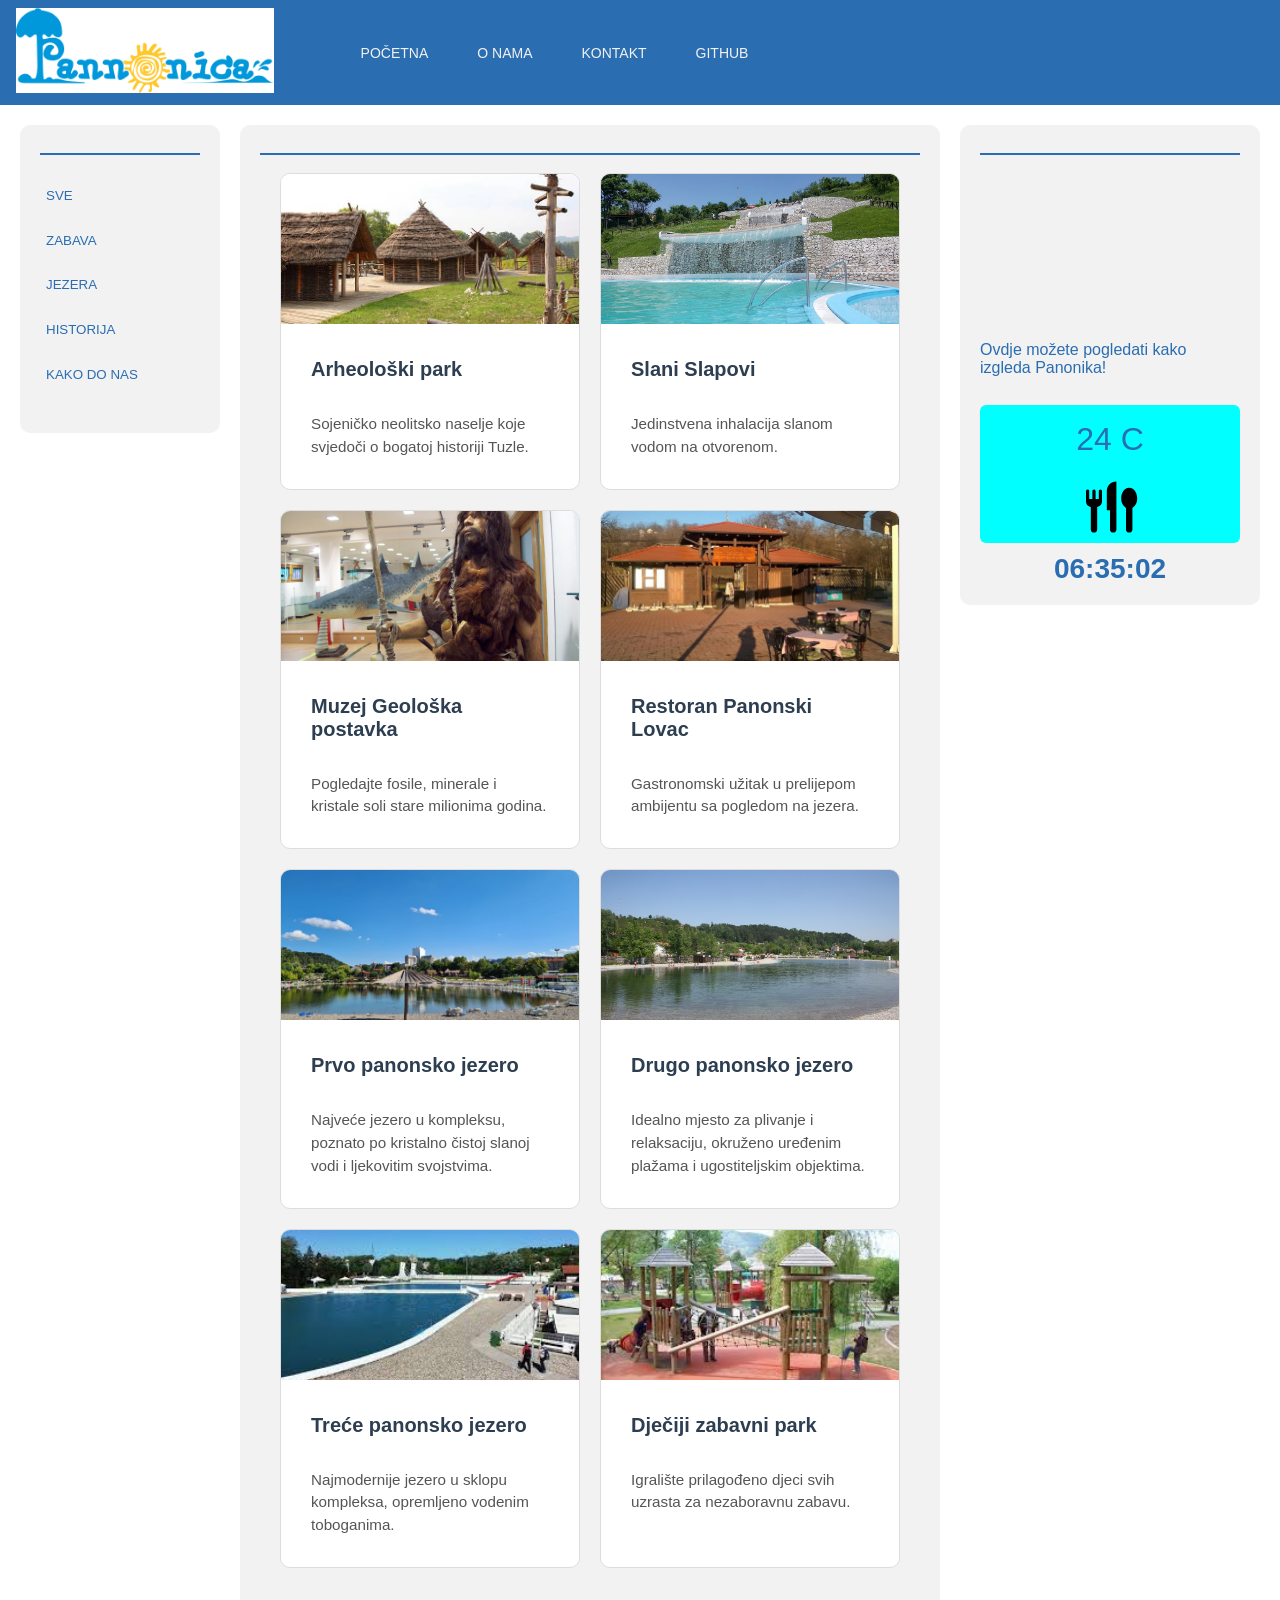
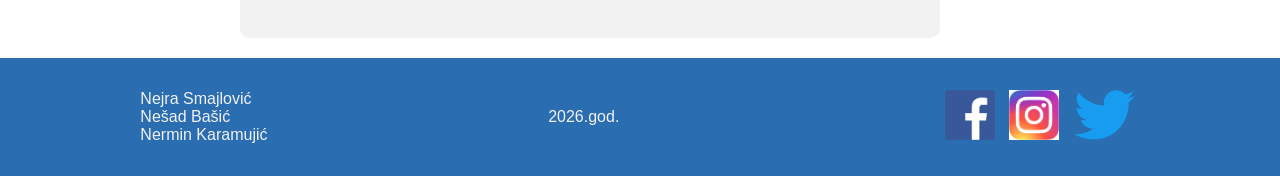
==== index.html @ c7c57693 "Main izmijenjen zbog greške.Dodane kartice na main i filtriranje pomoću JavaScripta. Dodani breakpoi" ====
<!DOCTYPE html>
<html lang="bs">
<head>
    <meta charset="UTF-8">
    <meta name="viewport" content="width=device-width, initial-scale=1.0">
    <title>Panonika Tuzla</title>

    <link rel="stylesheet" href="css/tptpstil_index.css">



</head>



<body>
  
    <header id="header-container">

        <div><img src="images/images.png" alt="Logo-Panonika"></div>
        
        <div> 

            <ul id="lista-u-headeru">
                <li>
                    <button>POČETNA</button>
                </li>

                <li>
                    <button>O NAMA</button>
                </li>
                <li>
                    <button>KONTAKT</button>
                </li>  
                <li>
                    <a target="_blank" href="https://github.com/nerminkaramujic/Grupa54-TPTP-2026">
                    <button>GITHUB</button>
                    </a>
                </li>   
            </ul>
        
        </div>

    </header>
        

   <div id="glavni-container">


        <nav id="nav-na-indexu">
            <hr>
            
            <ul>

                
                <li><button id="sve-button">SVE</button></li>
                <li><button id="zabava-button">ZABAVA</button></li>
                <li><button id="jezera-button">JEZERA</button></li>
                <li><button id="historija-button">HISTORIJA</button></li>
                <li><button id="mapa-button">KAKO DO NAS</button></li>

            </ul>
        
        
        </nav>

    <main id="main-na-indexu">
        <hr>

        <section id="container-za-kartice">
        </section>

        <section id="container-za-kako-do-nas">
        </section>



    </main>

    
    
    
    
    
    
    
    <aside id="aside-na-indexu">
        <hr> 
        <div>
            <iframe src="https://www.youtube.com/embed/QECsd-wqip4" frameborder="0"></iframe>
            <div><br>Ovdje možete pogledati kako izgleda Panonika!</div><br>
        </div>

        <div id="vremenska-prognoza-container">

            <p>24 C</p>

            <img src="images/restoran.svg" alt="" id="vremenska-prognoza-ikona">


        </div>



        
        <div id="sat-container">00:00:00</div>
    </aside>




    </div> <!-- zatvaranje diva od glavni-container -->



    <footer id="footer-container">

        <div>
            <ul id="lista-u-footeru-autori">

                <li>Nejra Smajlović</li>
                <li>Nešad Bašić</li>
                <li>Nermin Karamujić</li>

            </ul>

        </div>

        <div>

            2026.god.

        </div>

        <div>
            <ul id="lista-u-footeru-slike">

                <a href=""><img src="images/fbimg.png" alt=""></a>
                <a href=""><img src="images/instaimg.jpg" alt=""></a>
                <a href=""><img src="images/twitterimg.png" alt=""></a>
            
            </ul>   

        </div>



    </footer>

<script src="js/tptpskripte_index.js"></script>
</body>
</html>
---- css/tptpstil_index.css ----
:root {


    /* Boje koje su koristene */

    --header-text-boja: #f2f2f2; 
    --header-pozadina-boja: #2a6db1; 
    --main-pozadina-boja: #f2f2f2; 
    --main-text-primarna-boja: #2a6db1; 
    --main-sekeundarna-pozadina-boja: #f2f2f2; 
    --main-text-sekundarna-boja: #c24d2c; 
    --footer-text-boja: #f2f2f2; 
    --footer-pozadina-boja: #2a6db1; 

    /* font stranice */

    --glavni-font: 'Verdana', sans-serif;

    --standardni-razmak: 0.938rem;        /* sve jedinice prebacene iz piksela u rem(1 rem ~ 16px) */
    --standardna-velicina-fonta: 0.875rem; 
}

body {   
    height: 100%;
    font-family: var(--glavni-font);
    margin: 0; 
    padding: 0;
    display: flex;
    flex-direction: column;
    min-height: 100vh;
}

#header-container {
    display: flex;
    align-items: center;
    background-color: var(--header-pozadina-boja);
    gap: 2.188rem; 
    padding: 0.5rem 1rem;
    position: sticky;
    top: 0;
    z-index: 232;
}

#header-container img { 
    height: 5.313rem; 
}

#lista-u-headeru { 
    display: flex;
    list-style: none;
    gap: 1.563rem;
}

#lista-u-headeru button a { 

    text-decoration: none;
    color: #f2f2f2;

}

#lista-u-headeru button a:hover { 

    color: var(--header-pozadina-boja);
    transition: 0.5s ease;  
    
}

#lista-u-headeru button { 
    background-color: var(--header-pozadina-boja);
    padding: 0.375rem 0.75rem; 
    border: none;
    border-radius: 0.25rem; 
    color: var(--header-text-boja);
    cursor: pointer;
    font-size: var(--standardna-velicina-fonta);
}

#lista-u-headeru button:hover {
    background-color: #f2f2f2;
    color: var(--header-pozadina-boja);
    transition: 0.336s ease;
}

#glavni-container { 
    display: grid;
    grid-template-columns: 12.5rem 1fr 18.75rem;  
    gap: 1.25rem; 
    padding: 1.25rem;
    min-height: 80vh;
    background-color: white;
    color: var(--main-text-primarna-boja);
}


#nav-na-indexu,#aside-na-indexu { 
    position: sticky; /* nzm da li bi ostavio da se ne krece*/
    top: 7rem;
    align-self: start; 
    max-height: calc(100vh - 8rem); /* Gemini odredio visinu nav-a i asid-a tako da ne idu preko */
    overflow-y: auto;
} 

#nav-na-indexu ul { 
  
  padding: 0;
  margin-top: 0;
  display: flex;
  list-style: none;
  flex-direction: column;
  

}

#nav-na-indexu button  {

    color: var(--main-text-primarna-boja);
    width: 100%;;
    height: 2.8rem;
    border: none;    
    text-align: left;
    background-color: var(--main-pozadina-boja);
    cursor: pointer;


}


#nav-na-indexu button:hover{ 


    background-color: var(--main-text-primarna-boja);
    color: var(--footer-text-boja);
    transition: 0.336s ease;


}

#container-za-kartice { 

    display: grid;
    grid-template-columns: repeat(auto-fill, minmax(15.625rem, 1fr));
    gap: 1.25rem;
    padding: 1.25rem;
    padding-top: 0;
    padding-bottom: 2.5rem;

}

.kartica {
    border: 1px solid #ddd;
    border-radius: 10px;
    overflow: hidden;
    background: white;
    transition: transform 0.3s ease;
}

.kartica:hover { 
    transform: translateY(-6px);

}

.kartica img {
    width: 100%;
    height: 9.375rem;
    object-fit: cover;
}

.kartica h3, .kartica p, .kartica a {
    padding: 0.625rem;
}

.kartica a {

    display: block;
    width: 100%;
    padding: 0;
    margin: 0;

}

.opis-kartice  {

    padding: 1.25rem;       
    display: flex;       
    flex-direction: column; 
    gap: 0.75rem;

}

.opis-kartice h3 {
    margin: 0;          
    font-size: 1.25rem;
    color: #2c3e50;      
}

.opis-kartice p {
    margin: 0;
    font-size: 0.95rem;
    color: #555;        
    line-height: 1.5;   
    flex-grow: 1;        
}


#kako-do-nas-iframe {

    width:100%; 
    height:25rem; 
    border: none;
            
            
}

.mapa-naslov {
  
    margin-top: 0;

}

 

#nav-na-indexu, #main-na-indexu, #aside-na-indexu { 
    background-color: var(--main-pozadina-boja);
    padding: 1.25rem;
    border-radius: 0.625rem;
    display: flex;
    flex-direction: column;
    gap: 0.625rem;
}


#nav-na-indexu hr, #main-na-indexu hr, #aside-na-indexu hr {
    background-color: var(--main-text-primarna-boja);
    border: none;
    height: 2px; 
    width: 100%;
}

#aside-na-indexu iframe { 
    max-width: 100%;
    aspect-ratio: 16 / 9;
}

#vremenska-prognoza-container { 

    border-radius: 6px;
    display: flex;
    flex-direction: column;
    align-items: center;
    max-width: 100%;
    background-color: aqua;
    



}

#vremenska-prognoza-container p { 

    font-size: 2rem;
    margin-bottom: 0.8rem;
    margin-top: 1rem;

}

#vremenska-prognoza-container img { 

    height: 4rem;
    margin: 0.25rem;

}

#sat-container {
    display: flex;
    flex-direction: column;
    font-size: 1.75rem; 
    font-weight: bold;
    justify-content: center;
    align-items: center;
    margin-top: auto; 
}

#footer-container {
    display: flex;
    background-color: var(--footer-pozadina-boja);
    justify-content: space-around;
    align-items: center;
    color: var(--footer-text-boja);
    padding: 1rem 0;
}

#lista-u-footeru-autori { 
    list-style: none;
    padding: 0;
}

#lista-u-footeru-slike a img { 
    height: 3.125rem; 
    margin: 0 0.313rem; 
}


    
@media screen and (min-width: 600px) and (max-width: 900px) {
    #glavni-container {
        grid-template-columns: 12.5rem 1fr; 
    }

    #nav-na-indexu {
       
        grid-row: span 2;
    }

    #main-na-indexu {
       
        grid-column: 2;
    }

    #aside-na-indexu {  
        grid-column: 2;
        position: static; 
        max-height: none;
    }

}

    
@media screen and (max-width: 600px) {
    #glavni-container {
        grid-template-columns: 1fr; 
    }

   #nav-na-indexu, 
    #main-na-indexu, 
    #aside-na-indexu {
        
        grid-column: 1;
        
        position: static; 
        max-height: none;
        width: 94%;
        
        margin-bottom: 1rem;
    }



}
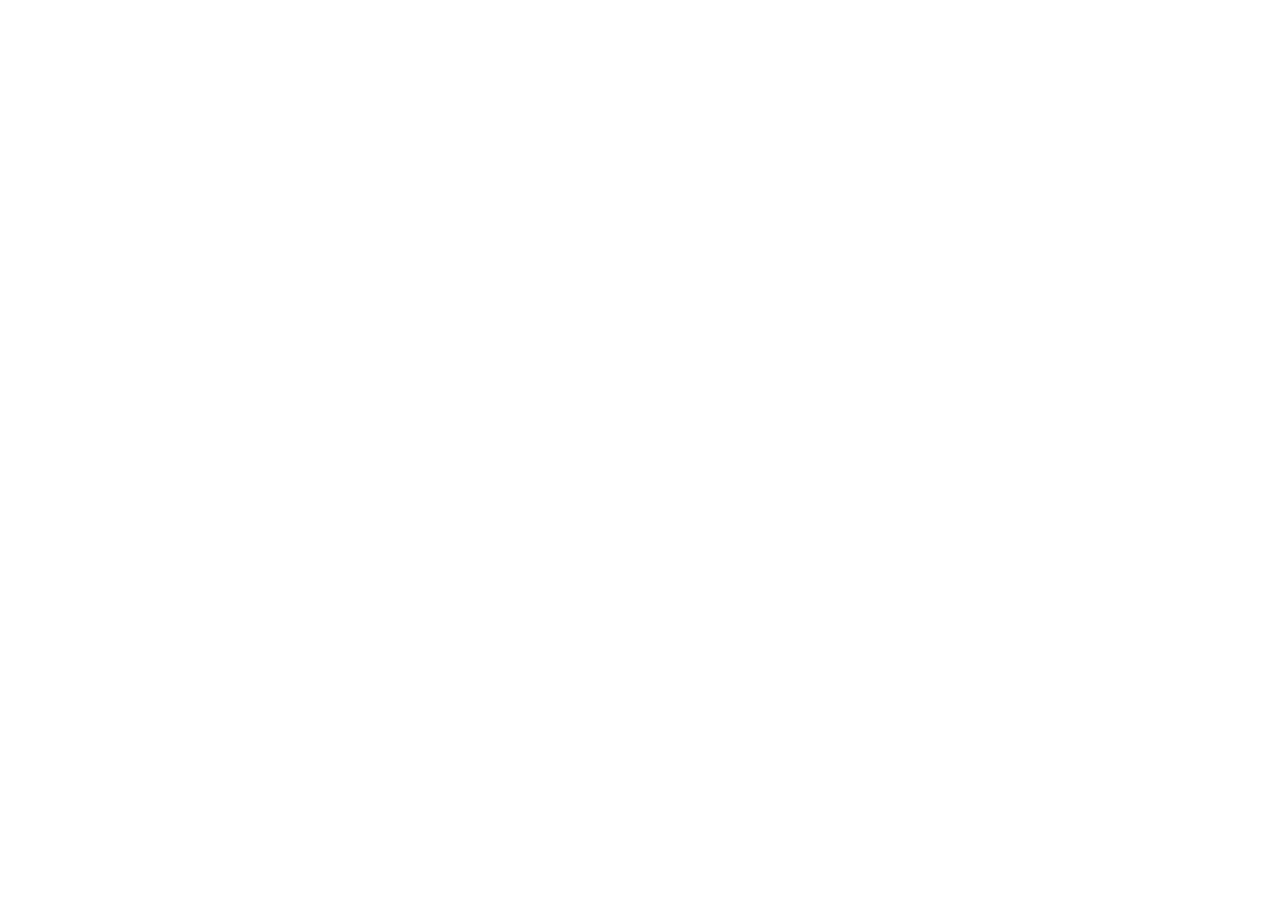
==== commit 79eb0ac4: "Dodana html struktura kontakt forme." ====
--- a/index.html
+++ b/index.html
@@ -3,10 +3,9 @@
 <head>
     <meta charset="UTF-8">
     <meta name="viewport" content="width=device-width, initial-scale=1.0">
-    <title>Panonika Tuzla</title>
+    <title>Panonika Tuzla </title>
 
-    <link rel="stylesheet" href="css/tptpstil_index.css">
-
+    <link rel="stylesheet" href="css/tptpstil.css">
 
 
 </head>
@@ -15,138 +14,18 @@
 
 <body>
   
-    <header id="header-container">
-
-        <div><img src="images/images.png" alt="Logo-Panonika"></div>
-        
-        <div> 
-
-            <ul id="lista-u-headeru">
-                <li>
-                    <button>POČETNA</button>
-                </li>
-
-                <li>
-                    <button>O NAMA</button>
-                </li>
-                <li>
-                    <button>KONTAKT</button>
-                </li>  
-                <li>
-                    <a target="_blank" href="https://github.com/nerminkaramujic/Grupa54-TPTP-2026">
-                    <button>GITHUB</button>
-                    </a>
-                </li>   
-            </ul>
-        
-        </div>
-
-    </header>
-        
-
-   <div id="glavni-container">
-
-
-        <nav id="nav-na-indexu">
-            <hr>
-            
-            <ul>
-
-                
-                <li><button id="sve-button">SVE</button></li>
-                <li><button id="zabava-button">ZABAVA</button></li>
-                <li><button id="jezera-button">JEZERA</button></li>
-                <li><button id="historija-button">HISTORIJA</button></li>
-                <li><button id="mapa-button">KAKO DO NAS</button></li>
-
-            </ul>
-        
-        
-        </nav>
-
-    <main id="main-na-indexu">
-        <hr>
-
-        <section id="container-za-kartice">
-        </section>
-
-        <section id="container-za-kako-do-nas">
-        </section>
-
-
-
-    </main>
-
-    
-    
-    
-    
-    
-    
-    
-    <aside id="aside-na-indexu">
-        <hr> 
-        <div>
-            <iframe src="https://www.youtube.com/embed/QECsd-wqip4" frameborder="0"></iframe>
-            <div><br>Ovdje možete pogledati kako izgleda Panonika!</div><br>
-        </div>
-
-        <div id="vremenska-prognoza-container">
-
-            <p>24 C</p>
-
-            <img src="images/restoran.svg" alt="" id="vremenska-prognoza-ikona">
-
-
-        </div>
-
-
-
-        
-        <div id="sat-container">00:00:00</div>
-    </aside>
+    <header>
 
 
 
 
-    </div> <!-- zatvaranje diva od glavni-container -->
+
+
+    </header>
 
 
 
-    <footer id="footer-container">
 
-        <div>
-            <ul id="lista-u-footeru-autori">
-
-                <li>Nejra Smajlović</li>
-                <li>Nešad Bašić</li>
-                <li>Nermin Karamujić</li>
-
-            </ul>
-
-        </div>
-
-        <div>
-
-            2026.god.
-
-        </div>
-
-        <div>
-            <ul id="lista-u-footeru-slike">
-
-                <a href=""><img src="images/fbimg.png" alt=""></a>
-                <a href=""><img src="images/instaimg.jpg" alt=""></a>
-                <a href=""><img src="images/twitterimg.png" alt=""></a>
-            
-            </ul>   
-
-        </div>
-
-
-
-    </footer>
-
-<script src="js/tptpskripte_index.js"></script>
+<script src="js/tptpskripte.js"></script>
 </body>
 </html>
--- a/css/tptpstil.css
+++ b/css/tptpstil.css
@@ -0,0 +1,332 @@
+:root  {
+
+    /* Boja za tekst u headeru */ 
+
+    --header-text-boja: #f2f2f2; 
+
+    /* Boja za pozadinu headera */
+
+    --header-pozadina-boja: #5585b5; 
+
+    /* Boja za pozadinu glavnog dijela */
+
+    --main-pozadina-boja: #f2f2f2; 
+
+    /* Primarna boja za text glavnog dijela */
+
+     --main-text-primarna-boja: #2a6db1; 
+
+     /* Sekundarna boja za pozadinu glavnog dijela */
+     
+     --main-sekeundarna-pozadina-boja: #f2f2f2; 
+
+    /* Sekundarna boja za text glavnog dijela */
+
+    --main-text-sekundarna-boja: #c24d2c; 
+
+    /* Boja za tekst u footeru */ 
+
+    --footer-text-boja: #f2f2f2; 
+
+    /* Boja za pozadinu footera */
+
+    --footer-pozadina-boja: #5585b5; 
+
+    /* Glavni font stranice */
+
+    --glavni-font: 'Verdana', sans-serif;
+
+    /* Standardni razmak za margine i padding */
+    --standardni-razmak: 15px;  
+
+    /* Standardna velicina fonta */
+    --standardna-velicina-fonta: 14px;
+
+    
+}
+
+body { 
+
+    height: 100%;
+    font-family: var(--glavni-font);
+    margin: 0;
+    padding: 0;
+
+    display: flex;
+    flex-direction: column;
+    min-height: 100vh;
+
+}
+
+main { 
+
+
+    flex: 1;
+
+}
+
+
+#header-container {
+    display: flex;
+    align-items: center;
+    background-color: var(--header-pozadina-boja);
+    gap: 2.188rem; 
+    padding: 0.5rem 1rem;
+    position: sticky;
+    top: 0;
+    z-index: 232;
+}
+
+#header-container img { 
+    height: 5.313rem; 
+}
+
+#lista-u-headeru { 
+    display: flex;
+    list-style: none;
+    gap: 1.563rem;
+}
+
+#lista-u-headeru button a { 
+
+    text-decoration: none;
+    color: #f2f2f2;
+
+}
+
+#lista-u-headeru button a:hover { 
+
+    color: var(--header-pozadina-boja);
+    transition: 0.5s ease;  
+    
+}
+
+#lista-u-headeru button { 
+    background-color: var(--header-pozadina-boja);
+    padding: 0.375rem 0.75rem; 
+    border: none;
+    border-radius: 0.25rem; 
+    color: var(--header-text-boja);
+    cursor: pointer;
+    font-size: var(--standardna-velicina-fonta);
+}
+
+#lista-u-headeru button:hover {
+    background-color: #f2f2f2;
+    color: var(--header-pozadina-boja);
+    transition: 0.276s ease;
+}
+
+
+
+#glavni-container { 
+
+    display: grid;
+    grid-template-columns: 200px 1fr 300px;  
+    gap: 20px;
+    padding: 20px;
+    min-height: 80vh;
+    background-color: white;
+    color: var(--main-text-primarna-boja);
+
+
+
+}
+
+nav { 
+
+  background-color: var(--main-pozadina-boja);
+  padding: 20px;
+  border-radius: 10px;  
+
+
+
+}
+
+main { 
+
+padding: 20px;
+border-radius: 10px;
+background-color: var(--main-pozadina-boja);
+
+}
+
+main hr, aside hr, nav hr{
+
+    background-color: var(--main-text-primarna-boja);
+    border: none;
+    height: 1.2px;
+
+
+}
+
+#topBtn {
+  display: none; 
+  position: fixed;
+  bottom: 20px;
+  right: 30px;
+  z-index: 99;
+  background-color: #2c3e50; 
+  color: white;
+  border: none;
+  padding: 15px;
+  border-radius: 50%;
+  cursor: pointer;
+  opacity: 0.8;
+}
+
+#topBtn:hover {
+  background-color: var(--main-text-sekundarna-boja);
+  transform: scale(1.1);
+}
+
+/* Ovo sakriva elemente na početku */
+.reveal {
+  opacity: 0;
+  transform: translateX(-100px); 
+  transition: all 1s ease-out;
+}
+
+.reveal.desno {
+  transform: translateX(100px); /* Pozitivna vrijednost ide udesno */
+}
+
+.reveal.active {
+  opacity: 1;
+  transform: translateX(0);
+}
+
+#footer-container {
+    display: flex;
+    background-color: var(--footer-pozadina-boja);
+    justify-content: space-around;
+    align-items: center;
+    color: var(--footer-text-boja);
+    padding: 1rem 0;
+}
+
+#lista-u-footeru-autori { 
+    list-style: none;
+    padding: 0;
+}
+
+#lista-u-footeru-slike a img { 
+    height: 3.125rem; 
+    margin: 0 0.313rem; 
+}
+
+
+
+
+.uvodna-sekcija {
+    height: 80vh; /* Visina sekcije */
+    background-image: linear-gradient(rgba(0,0,0,0.5), rgba(0,0,0,0.5)), 
+                      url('../images/slika-uvodna.jpg'); 
+    background-size: cover;
+    background-position: center;
+    display: flex; 
+    justify-content: center;
+    align-items: center;
+    text-align: center;
+    color: white;
+    font-family: var(--glavni-font); 
+    padding: var(--standardni-razmak); 
+}
+
+.uvodni-sadrzaj h1 {
+    font-size: 3rem;
+    color: white; 
+    margin-bottom: var(--standardni-razmak);
+}
+
+.uvodni-sadrzaj p {
+    font-size: 1.2rem;
+    margin-bottom: 25px;
+}
+
+.uvodno-dugme {
+    background-color: var(--main-text-primarna-boja); 
+    color: white;
+    padding: 12px 24px;
+    text-decoration: none;
+    border-radius: 4px;
+    font-size: var(--standardna-velicina-fonta);
+    transition: transform 0.3s ease, background-color 0.3s ease;  
+}
+
+.uvodno-dugme:hover {
+    background-color: var(--main-text-sekundarna-boja); /* Promjena u narandžastu na hover */
+    transform: scale(1.05); /* Mala animacija na hover */ 
+}
+
+
+.tekst-sekcija {
+    padding: var(--standardni-razmak);
+    max-width: 1100px;
+    margin: 0 auto;
+    font-family: var(--glavni-font);
+}
+
+.tekst-sekcija h2 {
+    color: var(--main-text-primarna-boja);
+    margin-bottom: 20px;
+    border-bottom: 2px solid var(--main-pozadina-boja);
+    padding-bottom: 10px;
+}
+
+.fleks-kontejner {
+    display: flex;
+    align-items: center;
+    flex-direction: row;
+    gap: var(--standardni-razmak);
+    flex-wrap: wrap; 
+}
+
+.tekst-kolona {
+    flex: 2; /* Tekst zauzima više prostora */
+    min-width: 300px;
+    line-height: 1.6;
+    font-size: var(--standardna-velicina-fonta);
+    color: #333;
+}
+
+.slika-kolona {
+    flex: 1; /* Slika zauzima manje prostora */
+    min-width: 280px;
+}
+
+.responzivna-slika {
+    width: 100%;
+    height: auto;
+    border-radius: 8px;
+    box-shadow: 0 4px 8px rgba(0,0,0,0.1);
+    transition: transform 0.3s ease;
+}
+
+@media screen and (max-width: 768px) {
+    /* Na mobitelu centriramo sadržaj radi bolje čitljivosti */
+    .fleks-kontejner {
+        flex-direction: column; 
+        text-align: center;
+        gap: 20px; /* Možeš smanjiti razmak na manjim ekranima */
+    }
+
+    /* Kolone sada zauzimaju punu širinu */
+    .tekst-kolona, .slika-kolona {
+        flex: none; /* Poništavamo ono flex: 1 i 2 */
+        width: 100%;
+        min-width: 100%;
+    }
+
+    /* Prilagođavamo animacije za mobitel */
+    .reveal, .reveal.desno {
+        /* Na mobitelu je klizanje sa strana čudno, pa sve klizi odozdo */
+        transform: translateY(30px);
+        opacity: 0;
+    }
+
+    .reveal.active {
+        transform: translateY(0);
+        opacity: 1;
+    }
+}
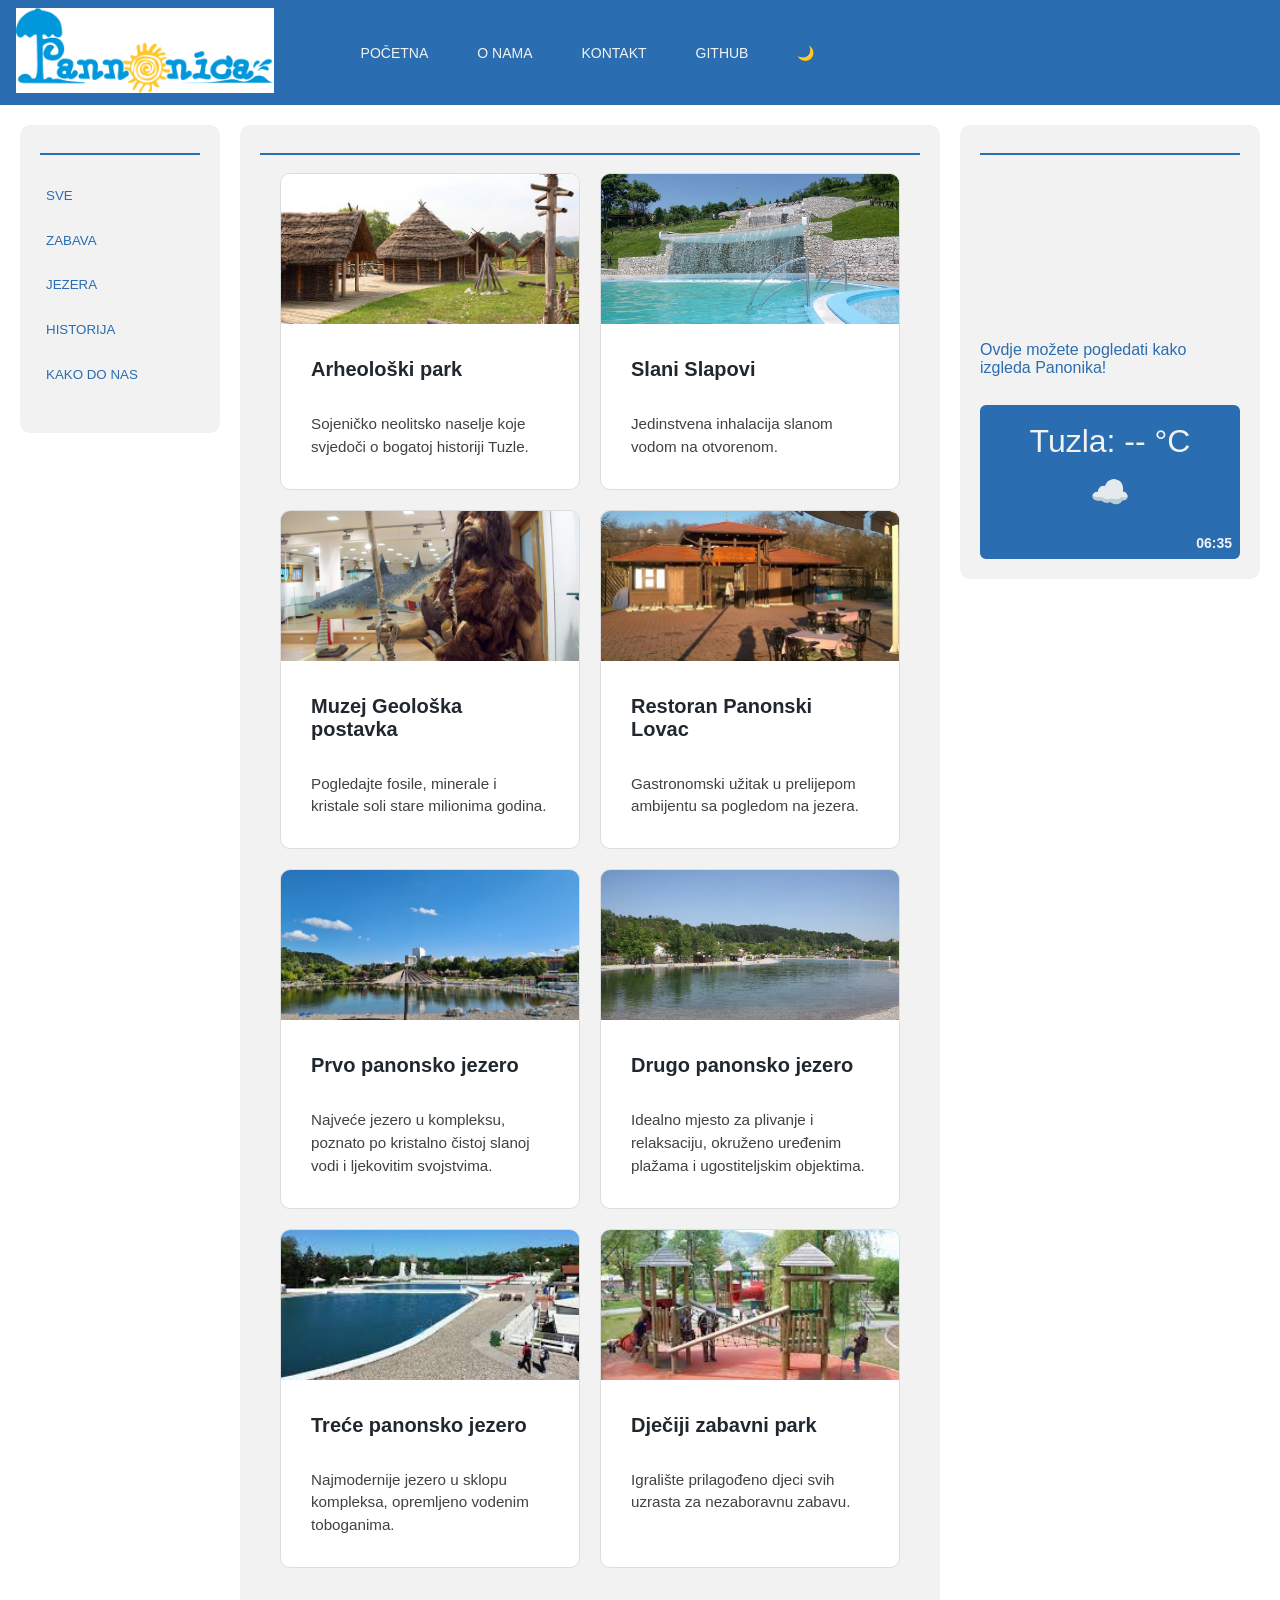
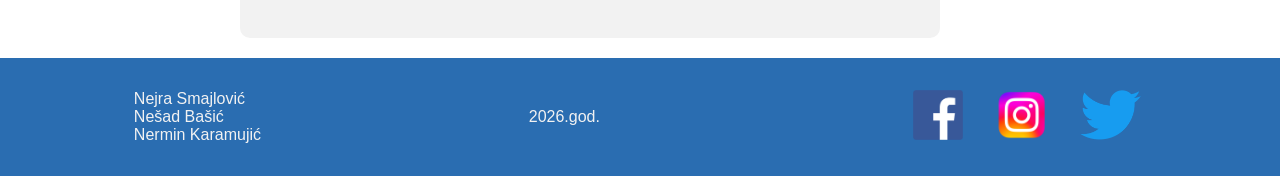
==== commit 54ddb22a: "Dodana je vremenska prognoza i tamna tema." ====
--- a/index.html
+++ b/index.html
@@ -3,9 +3,10 @@
 <head>
     <meta charset="UTF-8">
     <meta name="viewport" content="width=device-width, initial-scale=1.0">
-    <title>Panonika Tuzla </title>
+    <title>Panonika Tuzla</title>
 
-    <link rel="stylesheet" href="css/tptpstil.css">
+    <link rel="stylesheet" href="css/tptpstil_index.css">
+
 
 
 </head>
@@ -14,18 +15,156 @@
 
 <body>
   
-    <header>
+    <header id="header-container">
 
 
 
 
+        <div><a href="index.html"><img src="images/images.png" alt="Logo-Panonika"></a></div>
+        
+        <div id="drop-meni" class="tri-crtice-header">
+            <span></span>
+            <span></span>
+            <span></span>
+        </div>
+        
+        <div> 
+
+            <ul id="lista-u-headeru">
+                <li>
+                    <a href="index.html">
+                    <button>POČETNA</button>
+                    </a>
+                </li>
+
+                <li>
+                    <a href="onama.html">
+                    <button>O NAMA</button>
+                    </a>
+                </li>
+                <li>
+                    <a href="kontakt.html">
+                    <button>KONTAKT</button>
+                    </a>
+                </li>  
+                <li>
+                    <a target="_blank" href="https://github.com/nerminkaramujic/Grupa54-TPTP-2026">
+                    <button>GITHUB</button>
+                    </a>
+                </li>   
+                  <li>
+                    <button id="tamna-tema-button">&#x1F319;</button>
+                </li> 
+            </ul>
+        
+        </div>
+
+    </header>
+        
+
+   <div id="glavni-container">
 
 
-    </header>
+        <nav id="nav-na-indexu">
+            <hr>
+            
+            <ul>
+
+                
+                <li><button id="sve-button">SVE</button></li>
+                <li><button id="zabava-button">ZABAVA</button></li>
+                <li><button id="jezera-button">JEZERA</button></li>
+                <li><button id="historija-button">HISTORIJA</button></li>
+                <li><button id="mapa-button">KAKO DO NAS</button></li>
+
+            </ul>
+        
+        
+        </nav>
+
+    <main id="main-na-indexu">
+        <hr>
+
+        <section id="container-za-kartice">
+        </section>
+
+        <section id="container-za-kako-do-nas">
+        </section>
+
+
+
+    </main>
+
+    
+    
+    
+    
+    
+    
+    
+    <aside id="aside-na-indexu">
+        <hr> 
+        <div>
+            <iframe src="https://www.youtube-nocookie.com/embed/QECsd-wqip4" frameborder="0"></iframe>
+            <div><br>Ovdje možete pogledati kako izgleda Panonika!</div><br>
+        </div>
+
+        <div id="vremenska-prognoza-container">
+
+            <p id="aside-temperatura"></p>
+
+            <span id="vrijeme-emotikon"></span>
+
+            <div id="sat-container">00:00</div>
+        </div>
+
+
+
+        
+        
+    </aside>
 
 
 
 
-<script src="js/tptpskripte.js"></script>
+    </div> <!-- zatvaranje diva glavni-container -->
+
+
+
+    <footer id="footer-container">
+
+        <div>
+            <ul id="lista-u-footeru-autori">
+
+                <li>Nejra Smajlović</li>
+                <li>Nešad Bašić</li>
+                <li>Nermin Karamujić</li>
+
+            </ul>
+
+        </div>
+
+        <div>
+
+            2026.god.
+
+        </div>
+
+        <div>
+            <ul id="lista-u-footeru-slike">
+
+                <a href=""><img src="images/fbimg.png" alt="facebook_logo"></a>
+                <a href=""><img src="images/Instagram-Logo.png" alt="instagram_logo"></a>
+                <a href=""><img src="images/twitterimg.png" alt="twitter_logo"></a>
+            
+            </ul>   
+
+        </div>
+
+
+
+    </footer>
+
+<script src="js/tptpskripte_index.js"></script>
 </body>
 </html>
--- a/css/tptpstil_index.css
+++ b/css/tptpstil_index.css
@@ -0,0 +1,455 @@
+:root {
+
+
+    /* Boje koje su koristene */
+
+    --header-text-boja: #f2f2f2; 
+    --header-pozadina-boja: #2a6db1; 
+    --main-pozadina-boja: #f2f2f2; 
+    --main-text-primarna-boja: #2a6db1; 
+    --main-sekeundarna-pozadina-boja: #f2f2f2; 
+    --main-text-sekundarna-boja: #c24d2c; 
+    --footer-text-boja: #f2f2f2; 
+    --footer-pozadina-boja: #2a6db1; 
+    --main-iza-kartica-boja: white;
+    --naslov-u-karticama: #20272f;
+    --tekst-u-kartici: #414141;
+    --main-boja-kartice: white; 
+    --aside-prognoza-border: #2a6db1;
+
+    /* font stranice */
+
+    --glavni-font: 'Verdana', sans-serif;
+
+    --standardni-razmak: 0.938rem; /* sve jedinice prebacene iz piksela u rem(1 rem ~ 16px) */
+    --standardna-velicina-fonta: 0.875rem; 
+}
+
+body {   
+    height: 100%;
+    font-family: var(--glavni-font);
+    margin: 0; 
+    padding: 0;
+    display: flex;
+    flex-direction: column;
+    min-height: 100vh;
+}
+
+#header-container {
+    display: flex;
+    align-items: center;
+    background-color: var(--header-pozadina-boja);
+    gap: 2.188rem; 
+    padding: 0.5rem 1rem;
+    position: sticky;
+    top: 0;
+    z-index: 232;
+}
+
+#header-container img { 
+    height: 5.313rem; 
+}
+
+#lista-u-headeru { 
+    display: flex;
+    list-style: none;
+    gap: 1.563rem;
+}
+
+#lista-u-headeru button a { 
+
+    text-decoration: none;
+    color: var(--header-text-boja);
+
+}
+
+#lista-u-headeru button a:hover { 
+
+    color: var(--header-pozadina-boja);
+    transition: 0.5s ease;  
+    
+}
+
+#lista-u-headeru button { 
+    background-color: var(--header-pozadina-boja);
+    padding: 0.375rem 0.75rem; 
+    border: none;
+    border-radius: 0.25rem; 
+    color: var(--header-text-boja);
+    cursor: pointer;
+    font-size: var(--standardna-velicina-fonta);
+}
+
+#lista-u-headeru button:hover {
+    background-color: var(--header-text-boja);
+    color: var(--header-pozadina-boja);
+    transition: 0.336s ease;
+}
+
+.tri-crtice-header {
+    display: none;
+    flex-direction: column;
+    gap: 5px;
+    cursor: pointer;
+    margin-left: auto; 
+}
+
+.tri-crtice-header span {
+    width: 30px;
+    height: 3px;
+    background-color: var(--header-text-boja);
+    transition: 0.3s;
+}
+
+#glavni-container { 
+    display: grid;
+    grid-template-columns: 12.5rem 1fr 18.75rem;  
+    gap: 1.25rem; 
+    padding: 1.25rem;
+    min-height: 80vh;
+    background-color: var(--main-iza-kartica-boja);
+    color: var(--main-text-primarna-boja);
+}
+
+
+#nav-na-indexu,#aside-na-indexu { 
+    position: sticky; /* nzm da li bi ostavio da se ne krece*/
+    top: 7rem;
+    align-self: start; 
+    max-height: calc(100vh - 8rem); /* Gemini odredio visinu nav-a i asid-a tako da ne idu preko */
+    overflow-y: auto;
+} 
+
+#nav-na-indexu ul { 
+  
+  padding: 0;
+  margin-top: 0;
+  display: flex;
+  list-style: none;
+  flex-direction: column;
+  
+
+}
+
+#nav-na-indexu button  {
+
+    color: var(--main-text-primarna-boja);
+    width: 100%;;
+    height: 2.8rem;
+    border: none;    
+    text-align: left;
+    background-color: var(--main-pozadina-boja);
+    cursor: pointer;
+
+
+}
+
+
+#nav-na-indexu button:hover{ 
+
+
+    background-color: var(--main-text-primarna-boja);
+    color: var(--footer-text-boja);
+    transition: 0.336s ease;
+
+
+}
+
+#container-za-kartice { 
+
+    display: grid;
+    grid-template-columns: repeat(auto-fill, minmax(15.625rem, 1fr));
+    gap: 1.25rem;
+    padding: 1.25rem;
+    padding-top: 0;
+    padding-bottom: 2.5rem;
+
+}
+
+.kartica {
+    border: 1px solid #ddd;
+    border-radius: 10px;
+    overflow: hidden;
+    background: var(--main-boja-kartice);
+    transition: transform 0.3s ease;
+}
+
+.kartica:hover { 
+    transform: translateY(-6px);
+
+}
+
+.kartica img {
+    width: 100%;
+    height: 9.375rem;
+    object-fit: cover;
+}
+
+.kartica h3, .kartica p, .kartica a {
+    padding: 0.625rem;
+}
+
+.kartica a {
+
+    display: block;
+    width: 100%;
+    padding: 0;
+    margin: 0;
+
+}
+
+.opis-kartice  {
+
+    padding: 1.25rem;       
+    display: flex;       
+    flex-direction: column; 
+    gap: 0.75rem;
+
+}
+
+.opis-kartice h3 {
+    margin: 0;          
+    font-size: 1.25rem;
+    color: var(--naslov-u-karticama);      /**/
+}
+
+.opis-kartice p {
+    margin: 0;
+    font-size: 0.95rem;
+    color: var(--tekst-u-kartici);        
+    line-height: 1.5;   
+    flex-grow: 1;        
+}
+
+
+#kako-do-nas-iframe {
+
+    width:100%; 
+    height:25rem; 
+    border: none;
+            
+            
+}
+
+.mapa-naslov {
+  
+    margin-top: 0;
+
+}
+
+ 
+
+#nav-na-indexu, #main-na-indexu, #aside-na-indexu { 
+    background-color: var(--main-pozadina-boja);
+    padding: 1.25rem;
+    border-radius: 0.625rem;
+    display: flex;
+    flex-direction: column;
+    gap: 0.625rem;
+}
+
+
+#nav-na-indexu hr, #main-na-indexu hr, #aside-na-indexu hr {
+    background-color: var(--main-text-primarna-boja);
+    border: none;
+    height: 2px; 
+    width: 100%;
+}
+
+#aside-na-indexu iframe { 
+    max-width: 100%;
+    aspect-ratio: 16 / 9;
+}
+
+#vremenska-prognoza-container { 
+
+    border-radius: 6px;
+    display: flex;
+    flex-direction: column;
+    align-items: center;
+    max-width: 100%;
+    background-color: var(--header-pozadina-boja);
+    color: var(--header-text-boja);
+    border-style: solid;
+    border-width: 2px;
+    border-color: var(--aside-prognoza-border);
+    min-height: 150px;
+    
+
+}
+
+#vrijeme-emotikon {
+
+    font-size: 2rem;
+
+}
+
+#vremenska-prognoza-container p { 
+
+    font-size: 2rem;
+    margin-bottom: 0.8rem;
+    margin-top: 1rem;
+
+}
+
+#vremenska-prognoza-container img { 
+
+    height: 4rem;
+    margin: 0.25rem;
+
+}
+
+#sat-container {
+    display: flex;
+    flex-direction: column;
+    font-size: 0.875rem; 
+    font-weight: bold;
+    justify-content: center;
+    align-items: center;
+    margin-top: auto; 
+    position:absolute;
+    bottom: 20px;      
+    right: 20px;
+    padding: 0.5rem;
+}
+
+#footer-container {
+    display: flex;
+    background-color: var(--footer-pozadina-boja);
+    justify-content: space-around;
+    align-items: center;
+    color: var(--footer-text-boja);
+    padding: 1rem 0;
+}
+
+#lista-u-footeru-autori { 
+    list-style: none;
+    padding: 0;
+}
+
+#lista-u-footeru-slike a img { 
+    height: 3.125rem; 
+    margin: 0 0.313rem; 
+}
+
+body.tamna-tema {
+    --header-pozadina-boja: #1a1a1a; 
+    --header-text-boja: #e0e0e0;
+    --main-pozadina-boja: #121212; 
+    --main-text-primarna-boja: #50a7c6; 
+    --main-sekeundarna-pozadina-boja: #1e1e1e; 
+    --main-text-sekundarna-boja: #50a7c6;
+    --footer-pozadina-boja: #000000;
+    --footer-text-boja: #e0e0e0;
+    --main-iza-kartica-boja: #121212;
+    --main-boja-kartice: #1e1e1e;
+    --naslov-u-karticama: #50a7c6;
+    --tekst-u-kartici: #b0b0b0;
+    --kartica-border: #2d2c2c;
+    --aside-prognoza-border: #e0e0e0;
+}
+
+
+
+    
+@media screen and (min-width: 600px) and (max-width: 900px) {
+    #glavni-container {
+        grid-template-columns: 12.5rem 1fr; 
+    }
+
+    #nav-na-indexu {
+       
+        grid-row: span 2;
+    }
+
+    #main-na-indexu {
+       
+        grid-column: 2;
+    }
+
+    #aside-na-indexu {  
+        grid-column: 2;
+        position: static; 
+        max-height: none;
+    }
+
+}
+
+
+    
+@media screen and (max-width: 600px) {
+    #glavni-container {
+        grid-template-columns: 1fr; 
+    }
+
+    #nav-na-indexu, 
+    #main-na-indexu, 
+    #aside-na-indexu {
+        
+        grid-column: 1;
+        
+        position: static; 
+        max-height: none;
+        width: 94%;
+        
+        margin-bottom: 1rem;
+    }
+
+
+
+}
+
+@keyframes dropMeniAnimacija {  /* Animacija napravljena uz pomoc Gemini-a */
+    0% {
+        opacity: 0;
+        transform: translateY(-20px); 
+    }
+    100% {
+        opacity: 1;
+        transform: translateY(0); 
+    }
+}
+
+@media screen and (max-width: 900px) {
+    .tri-crtice-header {
+        display: flex; 
+    }
+
+    #lista-u-headeru {
+        border-top-style: solid;
+        border-top-color: var(--header-text-boja);
+        border-top-width: 1px;
+        padding-top: 0;
+        margin-top: 0;
+        display: none; 
+        position: absolute;
+        top: 100%;
+        left: 0;
+        width: 100%;
+        background-color: var(--header-pozadina-boja);
+        flex-direction: column;
+        gap: 0;
+        padding: 0;
+        z-index: 100000;
+    }
+
+    
+    #lista-u-headeru.show {
+        display: flex;
+
+        animation: dropMeniAnimacija 0.28s ease-out forwards;
+    }
+
+    #lista-u-headeru li button {
+        border-bottom-style: solid;
+        border-bottom-color: var(--header-pozadina-boja);
+        border-bottom-width: 2px;
+        width: 100%;
+        text-align: left;
+        border-radius: 0;
+        padding: 1.2rem;
+        
+    }
+
+
+}
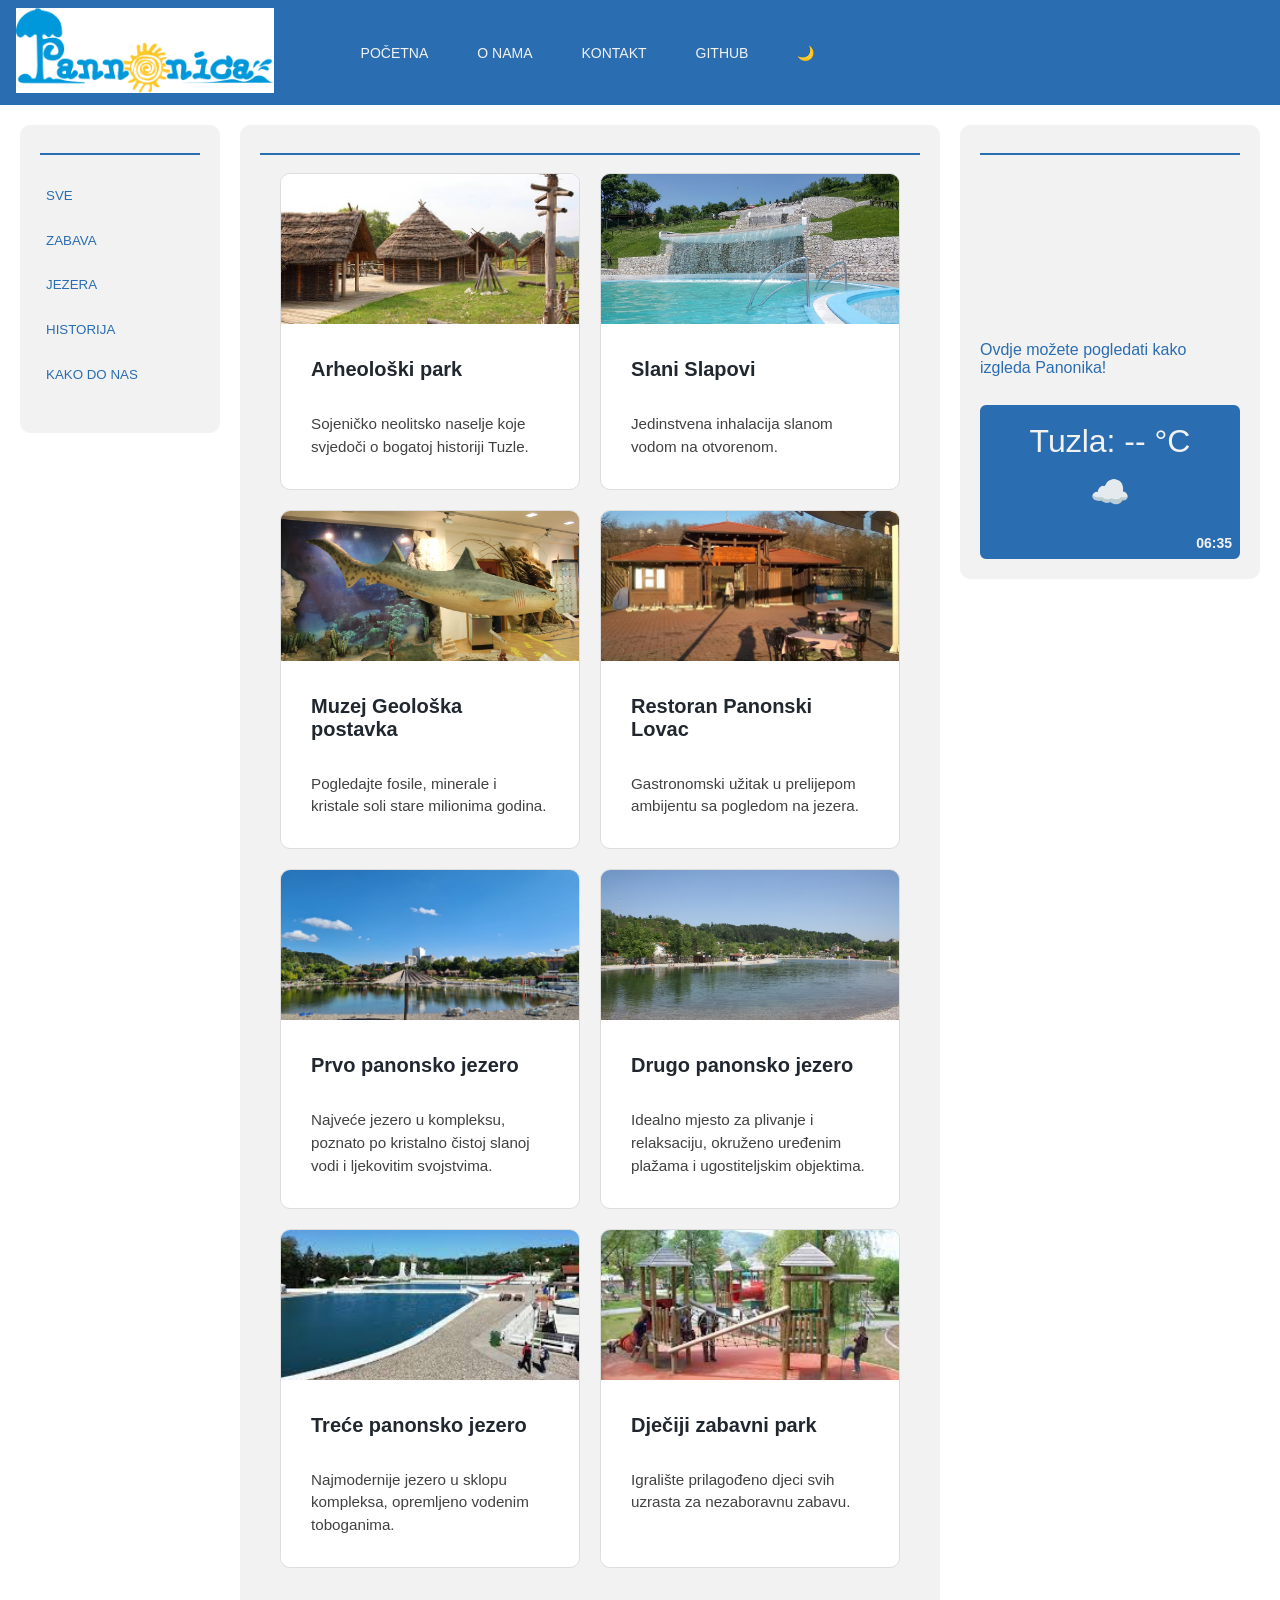
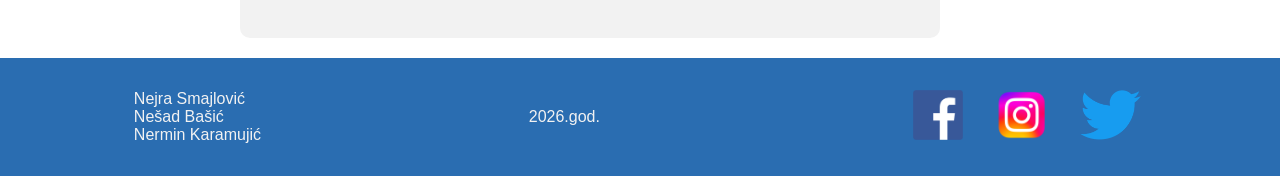
==== commit 51edbaea: "formatiran kod" ====
--- a/index.html
+++ b/index.html
@@ -1,170 +1,122 @@
-<!DOCTYPE html>
+<!doctype html>
 <html lang="bs">
-<head>
-    <meta charset="UTF-8">
-    <meta name="viewport" content="width=device-width, initial-scale=1.0">
+  <head>
+    <meta charset="UTF-8" />
+    <meta name="viewport" content="width=device-width, initial-scale=1.0" />
     <title>Panonika Tuzla</title>
 
-    <link rel="stylesheet" href="css/tptpstil_index.css">
+    <link rel="stylesheet" href="css/tptpstil_index.css" />
+  </head>
 
+  <body>
+    <header id="header-container">
+      <div>
+        <a href="index.html"
+          ><img src="images/images.png" alt="Logo-Panonika"
+        /></a>
+      </div>
+      <div id="drop-meni" class="tri-crtice-header">
+        <span></span>
+        <span></span>
+        <span></span>
+      </div>
+      <div>
+        <ul id="lista-u-headeru">
+          <li>
+            <a href="index.html">
+              <button>POČETNA</button>
+            </a>
+          </li>
 
+          <li>
+            <a href="onama.html">
+              <button>O NAMA</button>
+            </a>
+          </li>
+          <li>
+            <a href="kontakt.html">
+              <button>KONTAKT</button>
+            </a>
+          </li>
+          <li>
+            <a
+              target="_blank"
+              href="https://github.com/nerminkaramujic/Grupa54-TPTP-2026"
+            >
+              <button>GITHUB</button>
+            </a>
+          </li>
+          <li>
+            <button id="tamna-tema-button">&#x1F319;</button>
+          </li>
+        </ul>
+      </div>
+    </header>
+    <div id="glavni-container">
+      <nav id="nav-na-indexu">
+        <hr />
 
-</head>
+        <ul>
+          <li><button id="sve-button">SVE</button></li>
+          <li><button id="zabava-button">ZABAVA</button></li>
+          <li><button id="jezera-button">JEZERA</button></li>
+          <li><button id="historija-button">HISTORIJA</button></li>
+          <li><button id="mapa-button">KAKO DO NAS</button></li>
+        </ul>
+      </nav>
 
+      <main id="main-na-indexu">
+        <hr />
 
+        <section id="container-za-kartice"></section>
 
-<body>
-  
-    <header id="header-container">
+        <section id="container-za-kako-do-nas"></section>
+      </main>
 
-
-
-
-        <div><a href="index.html"><img src="images/images.png" alt="Logo-Panonika"></a></div>
-        
-        <div id="drop-meni" class="tri-crtice-header">
-            <span></span>
-            <span></span>
-            <span></span>
-        </div>
-        
-        <div> 
-
-            <ul id="lista-u-headeru">
-                <li>
-                    <a href="index.html">
-                    <button>POČETNA</button>
-                    </a>
-                </li>
-
-                <li>
-                    <a href="onama.html">
-                    <button>O NAMA</button>
-                    </a>
-                </li>
-                <li>
-                    <a href="kontakt.html">
-                    <button>KONTAKT</button>
-                    </a>
-                </li>  
-                <li>
-                    <a target="_blank" href="https://github.com/nerminkaramujic/Grupa54-TPTP-2026">
-                    <button>GITHUB</button>
-                    </a>
-                </li>   
-                  <li>
-                    <button id="tamna-tema-button">&#x1F319;</button>
-                </li> 
-            </ul>
-        
-        </div>
-
-    </header>
-        
-
-   <div id="glavni-container">
-
-
-        <nav id="nav-na-indexu">
-            <hr>
-            
-            <ul>
-
-                
-                <li><button id="sve-button">SVE</button></li>
-                <li><button id="zabava-button">ZABAVA</button></li>
-                <li><button id="jezera-button">JEZERA</button></li>
-                <li><button id="historija-button">HISTORIJA</button></li>
-                <li><button id="mapa-button">KAKO DO NAS</button></li>
-
-            </ul>
-        
-        
-        </nav>
-
-    <main id="main-na-indexu">
-        <hr>
-
-        <section id="container-za-kartice">
-        </section>
-
-        <section id="container-za-kako-do-nas">
-        </section>
-
-
-
-    </main>
-
-    
-    
-    
-    
-    
-    
-    
-    <aside id="aside-na-indexu">
-        <hr> 
+      <aside id="aside-na-indexu">
+        <hr />
         <div>
-            <iframe src="https://www.youtube-nocookie.com/embed/QECsd-wqip4" frameborder="0"></iframe>
-            <div><br>Ovdje možete pogledati kako izgleda Panonika!</div><br>
+          <iframe
+            src="https://www.youtube-nocookie.com/embed/QECsd-wqip4"
+            frameborder="0"
+          ></iframe>
+          <div><br />Ovdje možete pogledati kako izgleda Panonika!</div>
+          <br />
         </div>
 
         <div id="vremenska-prognoza-container">
+          <p id="aside-temperatura"></p>
 
-            <p id="aside-temperatura"></p>
+          <span id="vrijeme-emotikon"></span>
 
-            <span id="vrijeme-emotikon"></span>
-
-            <div id="sat-container">00:00</div>
+          <div id="sat-container">00:00</div>
         </div>
-
-
-
-        
-        
-    </aside>
-
-
-
-
-    </div> <!-- zatvaranje diva glavni-container -->
-
-
+      </aside>
+    </div>
+    <!-- zatvaranje diva glavni-container -->
 
     <footer id="footer-container">
+      <div>
+        <ul id="lista-u-footeru-autori">
+          <li>Nejra Smajlović</li>
+          <li>Nešad Bašić</li>
+          <li>Nermin Karamujić</li>
+        </ul>
+      </div>
 
-        <div>
-            <ul id="lista-u-footeru-autori">
+      <div>2026.god.</div>
 
-                <li>Nejra Smajlović</li>
-                <li>Nešad Bašić</li>
-                <li>Nermin Karamujić</li>
-
-            </ul>
-
-        </div>
-
-        <div>
-
-            2026.god.
-
-        </div>
-
-        <div>
-            <ul id="lista-u-footeru-slike">
-
-                <a href=""><img src="images/fbimg.png" alt="facebook_logo"></a>
-                <a href=""><img src="images/Instagram-Logo.png" alt="instagram_logo"></a>
-                <a href=""><img src="images/twitterimg.png" alt="twitter_logo"></a>
-            
-            </ul>   
-
-        </div>
-
-
-
+      <div>
+        <ul id="lista-u-footeru-slike">
+          <a href=""><img src="images/fbimg.png" alt="facebook_logo" /></a>
+          <a href=""
+            ><img src="images/Instagram-Logo.png" alt="instagram_logo"
+          /></a>
+          <a href=""><img src="images/twitterimg.png" alt="twitter_logo" /></a>
+        </ul>
+      </div>
     </footer>
 
-<script src="js/tptpskripte_index.js"></script>
-</body>
-</html>+    <script src="js/tptpskripte_index.js"></script>
+  </body>
+</html>
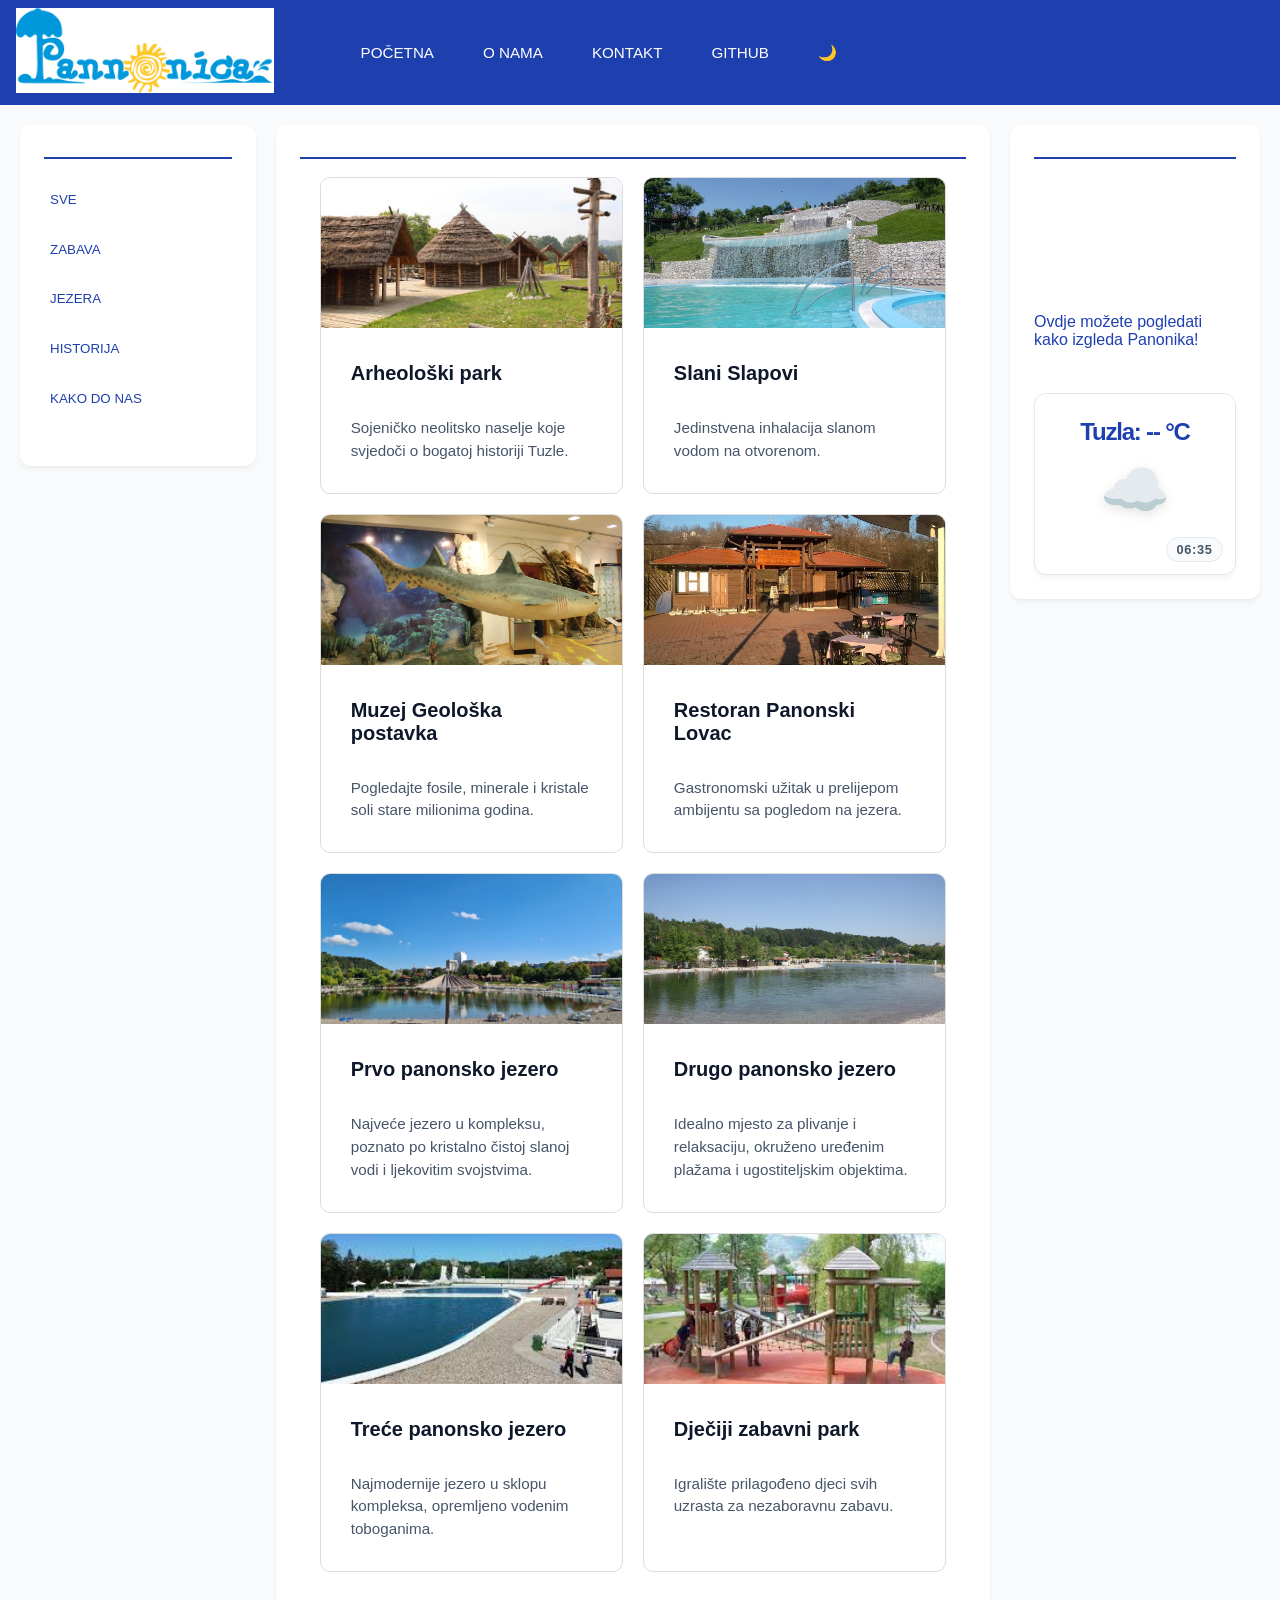
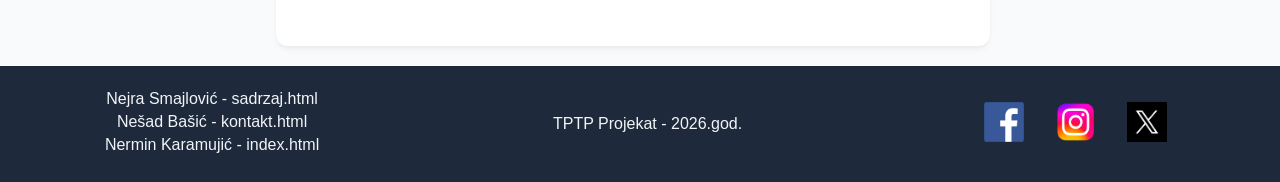
==== commit cb37a853: "Zavrsni koraci na dizajnu i optimizacija CSS varijabli." ====
--- a/index.html
+++ b/index.html
@@ -9,6 +9,7 @@
   </head>
 
   <body>
+    <!-- header sa navigacijom -->
     <header id="header-container">
       <div>
         <a href="index.html"
@@ -98,21 +99,27 @@
     <footer id="footer-container">
       <div>
         <ul id="lista-u-footeru-autori">
-          <li>Nejra Smajlović</li>
-          <li>Nešad Bašić</li>
-          <li>Nermin Karamujić</li>
+          <li>Nejra Smajlović - sadrzaj.html</li>
+          <li>Nešad Bašić - kontakt.html</li>
+          <li>Nermin Karamujić - index.html</li>
         </ul>
       </div>
 
-      <div>2026.god.</div>
+      <div>TPTP Projekat - 2026.god.</div>
 
       <div>
         <ul id="lista-u-footeru-slike">
-          <a href=""><img src="images/fbimg.png" alt="facebook_logo" /></a>
-          <a href=""
+          <a
+            href="https://www.facebook.com/PanonikaTuzlaBiH/?locale=hr_HR"
+            target="_blank"
+            ><img src="images/fbimg.png" alt="facebook_logo"
+          /></a>
+          <a href="https://www.instagram.com/panonikatz/" target="_blank"
             ><img src="images/Instagram-Logo.png" alt="instagram_logo"
           /></a>
-          <a href=""><img src="images/twitterimg.png" alt="twitter_logo" /></a>
+          <a href="https://x.com/Panonska_Jezera" target="_blank"
+            ><img src="images/x_logo_avif.avif" alt="twitter_logo"
+          /></a>
         </ul>
       </div>
     </footer>
--- a/css/tptpstil_index.css
+++ b/css/tptpstil_index.css
@@ -1,455 +1,469 @@
 :root {
-
-
-    /* Boje koje su koristene */
-
-    --header-text-boja: #f2f2f2; 
-    --header-pozadina-boja: #2a6db1; 
-    --main-pozadina-boja: #f2f2f2; 
-    --main-text-primarna-boja: #2a6db1; 
-    --main-sekeundarna-pozadina-boja: #f2f2f2; 
-    --main-text-sekundarna-boja: #c24d2c; 
-    --footer-text-boja: #f2f2f2; 
-    --footer-pozadina-boja: #2a6db1; 
-    --main-iza-kartica-boja: white;
-    --naslov-u-karticama: #20272f;
-    --tekst-u-kartici: #414141;
-    --main-boja-kartice: white; 
-    --aside-prognoza-border: #2a6db1;
-
-    /* font stranice */
-
-    --glavni-font: 'Verdana', sans-serif;
-
-    --standardni-razmak: 0.938rem; /* sve jedinice prebacene iz piksela u rem(1 rem ~ 16px) */
-    --standardna-velicina-fonta: 0.875rem; 
-}
-
-body {   
-    height: 100%;
-    font-family: var(--glavni-font);
-    margin: 0; 
-    padding: 0;
-    display: flex;
-    flex-direction: column;
-    min-height: 100vh;
+  --header-pozadina-boja: #1e40af;
+  --header-text-boja: #ffffff;
+  --main-iza-kartica-boja: #f8fafc;
+  --main-pozadina-boja: #ffffff;
+  /* boje za tekstove */
+  --main-text-primarna-boja: #1e40af;
+  --main-text-sekundarna-boja: #0ea5e9;
+  --naslov-u-karticama: #0f172a;
+  --tekst-u-kartici: #475569;
+
+  --footer-pozadina-boja: #1e293b;
+  --footer-text-boja: #f1f5f9;
+  --main-boja-kartice: #ffffff;
+  --aside-prognoza-border: #e2e8f0;
+  --kartica-border: #e2e8f0;
+
+  --glavni-font: "Inter", "Segoe UI", Tahoma, Geneva, Verdana, sans-serif;
+  --standardna-velicina-fonta: 0.95rem;
+}
+
+body {
+  height: 100%;
+  font-family: var(--glavni-font);
+  margin: 0;
+  padding: 0;
+  display: flex;
+  flex-direction: column;
+  min-height: 100vh;
 }
 
 #header-container {
-    display: flex;
-    align-items: center;
-    background-color: var(--header-pozadina-boja);
-    gap: 2.188rem; 
-    padding: 0.5rem 1rem;
-    position: sticky;
-    top: 0;
-    z-index: 232;
-}
-
-#header-container img { 
-    height: 5.313rem; 
-}
-
-#lista-u-headeru { 
-    display: flex;
-    list-style: none;
-    gap: 1.563rem;
-}
-
-#lista-u-headeru button a { 
-
-    text-decoration: none;
-    color: var(--header-text-boja);
-
-}
-
-#lista-u-headeru button a:hover { 
-
-    color: var(--header-pozadina-boja);
-    transition: 0.5s ease;  
-    
-}
-
-#lista-u-headeru button { 
-    background-color: var(--header-pozadina-boja);
-    padding: 0.375rem 0.75rem; 
-    border: none;
-    border-radius: 0.25rem; 
-    color: var(--header-text-boja);
-    cursor: pointer;
-    font-size: var(--standardna-velicina-fonta);
+  display: flex;
+  align-items: center;
+  background-color: var(--header-pozadina-boja);
+  gap: 2.188rem;
+  padding: 0.5rem 1rem;
+  position: sticky;
+  top: 0;
+  z-index: 232;
+}
+
+#header-container img {
+  height: 5.313rem;
+}
+
+#lista-u-headeru {
+  display: flex;
+  list-style: none;
+  gap: 1.563rem;
+}
+
+#lista-u-headeru button a {
+  text-decoration: none;
+  color: var(--header-text-boja);
+}
+
+#lista-u-headeru button a:hover {
+  color: var(--header-pozadina-boja);
+  transition: 0.5s ease;
+}
+
+#lista-u-headeru button {
+  background-color: var(--header-pozadina-boja);
+  padding: 0.375rem 0.75rem;
+  border: none;
+  border-radius: 0.25rem;
+  color: var(--header-text-boja);
+  cursor: pointer;
+  font-size: var(--standardna-velicina-fonta);
 }
 
 #lista-u-headeru button:hover {
-    background-color: var(--header-text-boja);
-    color: var(--header-pozadina-boja);
-    transition: 0.336s ease;
+  background-color: var(--header-text-boja);
+  color: var(--header-pozadina-boja);
+  transition: 0.336s ease;
 }
 
 .tri-crtice-header {
-    display: none;
-    flex-direction: column;
-    gap: 5px;
-    cursor: pointer;
-    margin-left: auto; 
+  display: none;
+  flex-direction: column;
+  gap: 5px;
+  cursor: pointer;
+  margin-left: auto;
 }
 
 .tri-crtice-header span {
-    width: 30px;
-    height: 3px;
-    background-color: var(--header-text-boja);
-    transition: 0.3s;
-}
-
-#glavni-container { 
-    display: grid;
-    grid-template-columns: 12.5rem 1fr 18.75rem;  
-    gap: 1.25rem; 
-    padding: 1.25rem;
-    min-height: 80vh;
-    background-color: var(--main-iza-kartica-boja);
-    color: var(--main-text-primarna-boja);
-}
-
-
-#nav-na-indexu,#aside-na-indexu { 
-    position: sticky; /* nzm da li bi ostavio da se ne krece*/
-    top: 7rem;
-    align-self: start; 
-    max-height: calc(100vh - 8rem); /* Gemini odredio visinu nav-a i asid-a tako da ne idu preko */
-    overflow-y: auto;
-} 
-
-#nav-na-indexu ul { 
-  
+  width: 30px;
+  height: 3px;
+  background-color: var(--header-text-boja);
+  transition: 0.3s;
+}
+
+#glavni-container {
+  display: grid;
+  grid-template-columns: minmax(12.5rem, 0.33fr) 1fr minmax(15.625rem, 0.33fr);
+  gap: 1.25rem;
+  padding: 1.25rem;
+  min-height: 80vh;
+  background-color: var(--main-iza-kartica-boja);
+  color: var(--main-text-primarna-boja);
+}
+
+#nav-na-indexu,
+#aside-na-indexu {
+  position: sticky; /* nzm da li bi ostavio da se ne krece*/
+  top: 7rem;
+  align-self: start;
+  max-height: calc(
+    100vh - 8rem
+  ); /* Gemini odredio visinu nav-a i asid-a tako da ne idu preko */
+  overflow-y: auto;
+}
+
+#nav-na-indexu ul {
   padding: 0;
   margin-top: 0;
   display: flex;
   list-style: none;
   flex-direction: column;
-  
-
-}
-
-#nav-na-indexu button  {
-
-    color: var(--main-text-primarna-boja);
-    width: 100%;;
-    height: 2.8rem;
-    border: none;    
+}
+
+#nav-na-indexu button {
+  color: var(--main-text-primarna-boja);
+  width: 100%;
+  height: 2.8rem;
+  border: none;
+  text-align: left;
+  background-color: var(--main-pozadina-boja);
+  cursor: pointer;
+  background-color: transparent;
+  border-radius: 8px;
+  margin-bottom: 5px;
+  transition: all 0.3s;
+  font-weight: 500;
+}
+
+#nav-na-indexu button:hover {
+  background-color: var(--main-text-primarna-boja);
+  color: var(--footer-text-boja);
+  transition: 0.336s ease;
+  background-color: var(--main-text-primarna-boja);
+  padding-left: 15px;
+}
+
+#container-za-kartice {
+  display: grid;
+  grid-template-columns: repeat(auto-fill, minmax(15.625rem, 1fr));
+  gap: 1.25rem;
+  padding: 1.25rem;
+  padding-top: 0;
+  padding-bottom: 2.5rem;
+}
+
+.kartica {
+  border: 1px solid #ddd;
+  border-radius: 10px;
+  overflow: hidden;
+  background: var(--main-boja-kartice);
+  transition: transform 0.3s ease;
+}
+
+.kartica:hover {
+  transform: translateY(-6px);
+}
+
+.kartica img {
+  width: 100%;
+  height: 9.375rem;
+  object-fit: cover;
+  transition: transform 0.5s ease;
+}
+
+.kartica img:hover {
+  transform: scale(1.05);
+}
+
+.kartica h3,
+.kartica p,
+.kartica a {
+  padding: 0.625rem;
+}
+
+.kartica a {
+  display: block;
+  width: 100%;
+  padding: 0;
+  margin: 0;
+}
+
+.opis-kartice {
+  padding: 1.25rem;
+  display: flex;
+  flex-direction: column;
+  gap: 0.75rem;
+}
+
+.opis-kartice h3 {
+  margin: 0;
+  font-size: 1.25rem;
+  color: var(--naslov-u-karticama); /**/
+}
+
+.opis-kartice p {
+  margin: 0;
+  font-size: 0.95rem;
+  color: var(--tekst-u-kartici);
+  line-height: 1.5;
+  flex-grow: 1;
+}
+
+#kako-do-nas-iframe {
+  width: 100%;
+  height: 35rem;
+  border: none;
+}
+
+.mapa-naslov {
+  margin-top: 0;
+}
+
+#nav-na-indexu,
+#main-na-indexu,
+#aside-na-indexu {
+  background-color: var(--main-pozadina-boja);
+  padding: 1.5rem;
+  border-radius: 12px;
+  display: flex;
+  flex-direction: column;
+  gap: 0.625rem;
+
+  box-shadow:
+    0 4px 6px -1px rgba(0, 0, 0, 0.05),
+    0 2px 4px -1px rgba(0, 0, 0, 0.03); /* vrijednosti za box shadow odredio AI */
+}
+
+#nav-na-indexu hr,
+#main-na-indexu hr,
+#aside-na-indexu hr {
+  background-color: var(--main-text-primarna-boja);
+  border: none;
+  height: 2px;
+  width: 100%;
+}
+
+#aside-na-indexu iframe {
+  max-width: 100%;
+  aspect-ratio: 16 / 9;
+}
+
+#vremenska-prognoza-container {
+  position: relative;
+  background-color: var(--main-boja-kartice);
+  color: var(--naslov-u-karticama);
+  border: 1px solid var(--kartica-border);
+  border-radius: 12px;
+  padding: 1.5rem;
+  display: flex;
+  flex-direction: column;
+  align-items: center;
+  justify-content: center;
+  gap: 0.5rem;
+  box-shadow: 0 4px 6px -1px rgba(0, 0, 0, 0.05);
+  margin-top: 1rem;
+  min-height: auto;
+  padding-bottom: 3rem;
+}
+
+#vremenska-prognoza-container p {
+  font-size: 1.5rem;
+  font-weight: 700;
+  margin: 0;
+  color: var(--main-text-primarna-boja);
+  letter-spacing: -0.05em;
+}
+
+#vrijeme-emotikon {
+  font-size: 3.5rem;
+  line-height: 1;
+  margin: 0.5rem 0;
+  filter: drop-shadow(0 4px 6px rgba(0, 0, 0, 0.1));
+}
+
+#sat-container {
+  position: absolute;
+  bottom: 12px;
+  right: 12px;
+  font-size: 0.8rem;
+  font-weight: 600;
+  background-color: var(--main-iza-kartica-boja);
+  color: var(--tekst-u-kartici);
+  padding: 0.25rem 0.6rem;
+  border-radius: 20px;
+  border: 1px solid var(--kartica-border);
+  letter-spacing: 0.05em;
+}
+
+#footer-container {
+  display: flex;
+  background-color: var(--footer-pozadina-boja);
+  justify-content: space-around;
+  align-items: center;
+  color: var(--footer-text-boja);
+  padding: 1.5rem 0;
+  gap: 1.5rem;
+}
+
+#lista-u-footeru-autori {
+  list-style: none;
+  padding: 0;
+  margin: 0;
+  text-align: center;
+}
+
+#lista-u-footeru-autori li {
+  margin-bottom: 0.3rem;
+}
+
+#lista-u-footeru-slike {
+  list-style: none;
+  padding: 0;
+  margin: 0;
+  display: flex;
+  justify-content: center;
+  align-items: center;
+}
+
+#lista-u-footeru-slike a img {
+  height: 2.5rem;
+  margin: 0 0.5rem;
+  transition: transform 0.2s;
+}
+
+#lista-u-footeru-slike a img:hover {
+  transform: scale(1.1);
+}
+
+/* asdasdasdada */
+
+body.tamna-tema {
+  --header-pozadina-boja: #0b1118;
+  --footer-pozadina-boja: #0b1118;
+  --main-iza-kartica-boja: #0f172a;
+  --main-pozadina-boja: #1e293b;
+  --main-boja-kartice: #1e293b;
+  --header-text-boja: #f8fafc;
+  --footer-text-boja: #cbd5e1;
+  --main-text-primarna-boja: #38bdf8;
+  --naslov-u-karticama: #38bdf8;
+  --tekst-u-kartici: #94a3b8;
+  --kartica-border: #334155;
+  --aside-prognoza-border: #38bdf8;
+  --main-text-sekundarna-boja: #7dd3fc;
+}
+
+@media (prefers-color-scheme: dark) {
+  :root {
+    --header-pozadina-boja: #0b1118;
+    --footer-pozadina-boja: #0b1118;
+    --main-iza-kartica-boja: #0f172a;
+    --main-pozadina-boja: #1e293b;
+    --main-boja-kartice: #1e293b;
+    --header-text-boja: #f8fafc;
+    --footer-text-boja: #cbd5e1;
+    --main-text-primarna-boja: #38bdf8;
+    --naslov-u-karticama: #38bdf8;
+    --tekst-u-kartici: #94a3b8;
+    --kartica-border: #334155;
+    --aside-prognoza-border: #38bdf8;
+    --main-text-sekundarna-boja: #7dd3fc;
+  }
+}
+
+@media screen and (min-width: 600px) and (max-width: 900px) {
+  #glavni-container {
+    grid-template-columns: 12.5rem 1fr;
+  }
+
+  #nav-na-indexu {
+    grid-row: span 2;
+  }
+
+  #main-na-indexu {
+    grid-column: 2;
+  }
+
+  #aside-na-indexu {
+    grid-column: 2;
+    position: static;
+    max-height: none;
+  }
+}
+
+@media screen and (max-width: 600px) {
+  #glavni-container {
+    grid-template-columns: 1fr;
+  }
+
+  #nav-na-indexu,
+  #main-na-indexu,
+  #aside-na-indexu {
+    grid-column: 1;
+
+    position: static;
+    max-height: none;
+    width: 94%;
+
+    margin-bottom: 1rem;
+  }
+
+  #footer-container {
+    flex-direction: column;
+    text-align: center;
+    padding: 2rem 1rem;
+    gap: 1.5rem;
+  }
+}
+
+@keyframes dropMeniAnimacija {
+  /* Animacija napravljena uz pomoc Gemini-a */
+  0% {
+    opacity: 0;
+    transform: translateY(-20px);
+  }
+  100% {
+    opacity: 1;
+    transform: translateY(0);
+  }
+}
+
+@media screen and (max-width: 900px) {
+  .tri-crtice-header {
+    display: flex;
+  }
+
+  #lista-u-headeru {
+    border-top-style: solid;
+    border-top-color: var(--header-text-boja);
+    border-top-width: 1px;
+    padding-top: 0;
+    margin-top: 0;
+    display: none;
+    position: absolute;
+    top: 100%;
+    left: 0;
+    width: 100%;
+    background-color: var(--header-pozadina-boja);
+    flex-direction: column;
+    gap: 0;
+    padding: 0;
+    z-index: 100000;
+  }
+
+  #lista-u-headeru.show {
+    display: flex;
+
+    animation: dropMeniAnimacija 0.28s ease-out forwards;
+  }
+
+  #lista-u-headeru li button {
+    border-bottom-style: solid;
+    border-bottom-color: var(--header-pozadina-boja);
+    border-bottom-width: 2px;
+    width: 100%;
     text-align: left;
-    background-color: var(--main-pozadina-boja);
-    cursor: pointer;
-
-
-}
-
-
-#nav-na-indexu button:hover{ 
-
-
-    background-color: var(--main-text-primarna-boja);
-    color: var(--footer-text-boja);
-    transition: 0.336s ease;
-
-
-}
-
-#container-za-kartice { 
-
-    display: grid;
-    grid-template-columns: repeat(auto-fill, minmax(15.625rem, 1fr));
-    gap: 1.25rem;
-    padding: 1.25rem;
-    padding-top: 0;
-    padding-bottom: 2.5rem;
-
-}
-
-.kartica {
-    border: 1px solid #ddd;
-    border-radius: 10px;
-    overflow: hidden;
-    background: var(--main-boja-kartice);
-    transition: transform 0.3s ease;
-}
-
-.kartica:hover { 
-    transform: translateY(-6px);
-
-}
-
-.kartica img {
-    width: 100%;
-    height: 9.375rem;
-    object-fit: cover;
-}
-
-.kartica h3, .kartica p, .kartica a {
-    padding: 0.625rem;
-}
-
-.kartica a {
-
-    display: block;
-    width: 100%;
-    padding: 0;
-    margin: 0;
-
-}
-
-.opis-kartice  {
-
-    padding: 1.25rem;       
-    display: flex;       
-    flex-direction: column; 
-    gap: 0.75rem;
-
-}
-
-.opis-kartice h3 {
-    margin: 0;          
-    font-size: 1.25rem;
-    color: var(--naslov-u-karticama);      /**/
-}
-
-.opis-kartice p {
-    margin: 0;
-    font-size: 0.95rem;
-    color: var(--tekst-u-kartici);        
-    line-height: 1.5;   
-    flex-grow: 1;        
-}
-
-
-#kako-do-nas-iframe {
-
-    width:100%; 
-    height:25rem; 
-    border: none;
-            
-            
-}
-
-.mapa-naslov {
-  
-    margin-top: 0;
-
-}
-
- 
-
-#nav-na-indexu, #main-na-indexu, #aside-na-indexu { 
-    background-color: var(--main-pozadina-boja);
-    padding: 1.25rem;
-    border-radius: 0.625rem;
-    display: flex;
-    flex-direction: column;
-    gap: 0.625rem;
-}
-
-
-#nav-na-indexu hr, #main-na-indexu hr, #aside-na-indexu hr {
-    background-color: var(--main-text-primarna-boja);
-    border: none;
-    height: 2px; 
-    width: 100%;
-}
-
-#aside-na-indexu iframe { 
-    max-width: 100%;
-    aspect-ratio: 16 / 9;
-}
-
-#vremenska-prognoza-container { 
-
-    border-radius: 6px;
-    display: flex;
-    flex-direction: column;
-    align-items: center;
-    max-width: 100%;
-    background-color: var(--header-pozadina-boja);
-    color: var(--header-text-boja);
-    border-style: solid;
-    border-width: 2px;
-    border-color: var(--aside-prognoza-border);
-    min-height: 150px;
-    
-
-}
-
-#vrijeme-emotikon {
-
-    font-size: 2rem;
-
-}
-
-#vremenska-prognoza-container p { 
-
-    font-size: 2rem;
-    margin-bottom: 0.8rem;
-    margin-top: 1rem;
-
-}
-
-#vremenska-prognoza-container img { 
-
-    height: 4rem;
-    margin: 0.25rem;
-
-}
-
-#sat-container {
-    display: flex;
-    flex-direction: column;
-    font-size: 0.875rem; 
-    font-weight: bold;
-    justify-content: center;
-    align-items: center;
-    margin-top: auto; 
-    position:absolute;
-    bottom: 20px;      
-    right: 20px;
-    padding: 0.5rem;
-}
-
-#footer-container {
-    display: flex;
-    background-color: var(--footer-pozadina-boja);
-    justify-content: space-around;
-    align-items: center;
-    color: var(--footer-text-boja);
-    padding: 1rem 0;
-}
-
-#lista-u-footeru-autori { 
-    list-style: none;
-    padding: 0;
-}
-
-#lista-u-footeru-slike a img { 
-    height: 3.125rem; 
-    margin: 0 0.313rem; 
-}
-
-body.tamna-tema {
-    --header-pozadina-boja: #1a1a1a; 
-    --header-text-boja: #e0e0e0;
-    --main-pozadina-boja: #121212; 
-    --main-text-primarna-boja: #50a7c6; 
-    --main-sekeundarna-pozadina-boja: #1e1e1e; 
-    --main-text-sekundarna-boja: #50a7c6;
-    --footer-pozadina-boja: #000000;
-    --footer-text-boja: #e0e0e0;
-    --main-iza-kartica-boja: #121212;
-    --main-boja-kartice: #1e1e1e;
-    --naslov-u-karticama: #50a7c6;
-    --tekst-u-kartici: #b0b0b0;
-    --kartica-border: #2d2c2c;
-    --aside-prognoza-border: #e0e0e0;
-}
-
-
-
-    
-@media screen and (min-width: 600px) and (max-width: 900px) {
-    #glavni-container {
-        grid-template-columns: 12.5rem 1fr; 
-    }
-
-    #nav-na-indexu {
-       
-        grid-row: span 2;
-    }
-
-    #main-na-indexu {
-       
-        grid-column: 2;
-    }
-
-    #aside-na-indexu {  
-        grid-column: 2;
-        position: static; 
-        max-height: none;
-    }
-
-}
-
-
-    
-@media screen and (max-width: 600px) {
-    #glavni-container {
-        grid-template-columns: 1fr; 
-    }
-
-    #nav-na-indexu, 
-    #main-na-indexu, 
-    #aside-na-indexu {
-        
-        grid-column: 1;
-        
-        position: static; 
-        max-height: none;
-        width: 94%;
-        
-        margin-bottom: 1rem;
-    }
-
-
-
-}
-
-@keyframes dropMeniAnimacija {  /* Animacija napravljena uz pomoc Gemini-a */
-    0% {
-        opacity: 0;
-        transform: translateY(-20px); 
-    }
-    100% {
-        opacity: 1;
-        transform: translateY(0); 
-    }
-}
-
-@media screen and (max-width: 900px) {
-    .tri-crtice-header {
-        display: flex; 
-    }
-
-    #lista-u-headeru {
-        border-top-style: solid;
-        border-top-color: var(--header-text-boja);
-        border-top-width: 1px;
-        padding-top: 0;
-        margin-top: 0;
-        display: none; 
-        position: absolute;
-        top: 100%;
-        left: 0;
-        width: 100%;
-        background-color: var(--header-pozadina-boja);
-        flex-direction: column;
-        gap: 0;
-        padding: 0;
-        z-index: 100000;
-    }
-
-    
-    #lista-u-headeru.show {
-        display: flex;
-
-        animation: dropMeniAnimacija 0.28s ease-out forwards;
-    }
-
-    #lista-u-headeru li button {
-        border-bottom-style: solid;
-        border-bottom-color: var(--header-pozadina-boja);
-        border-bottom-width: 2px;
-        width: 100%;
-        text-align: left;
-        border-radius: 0;
-        padding: 1.2rem;
-        
-    }
-
-
-}
+    border-radius: 0;
+    padding: 1.2rem;
+  }
+}
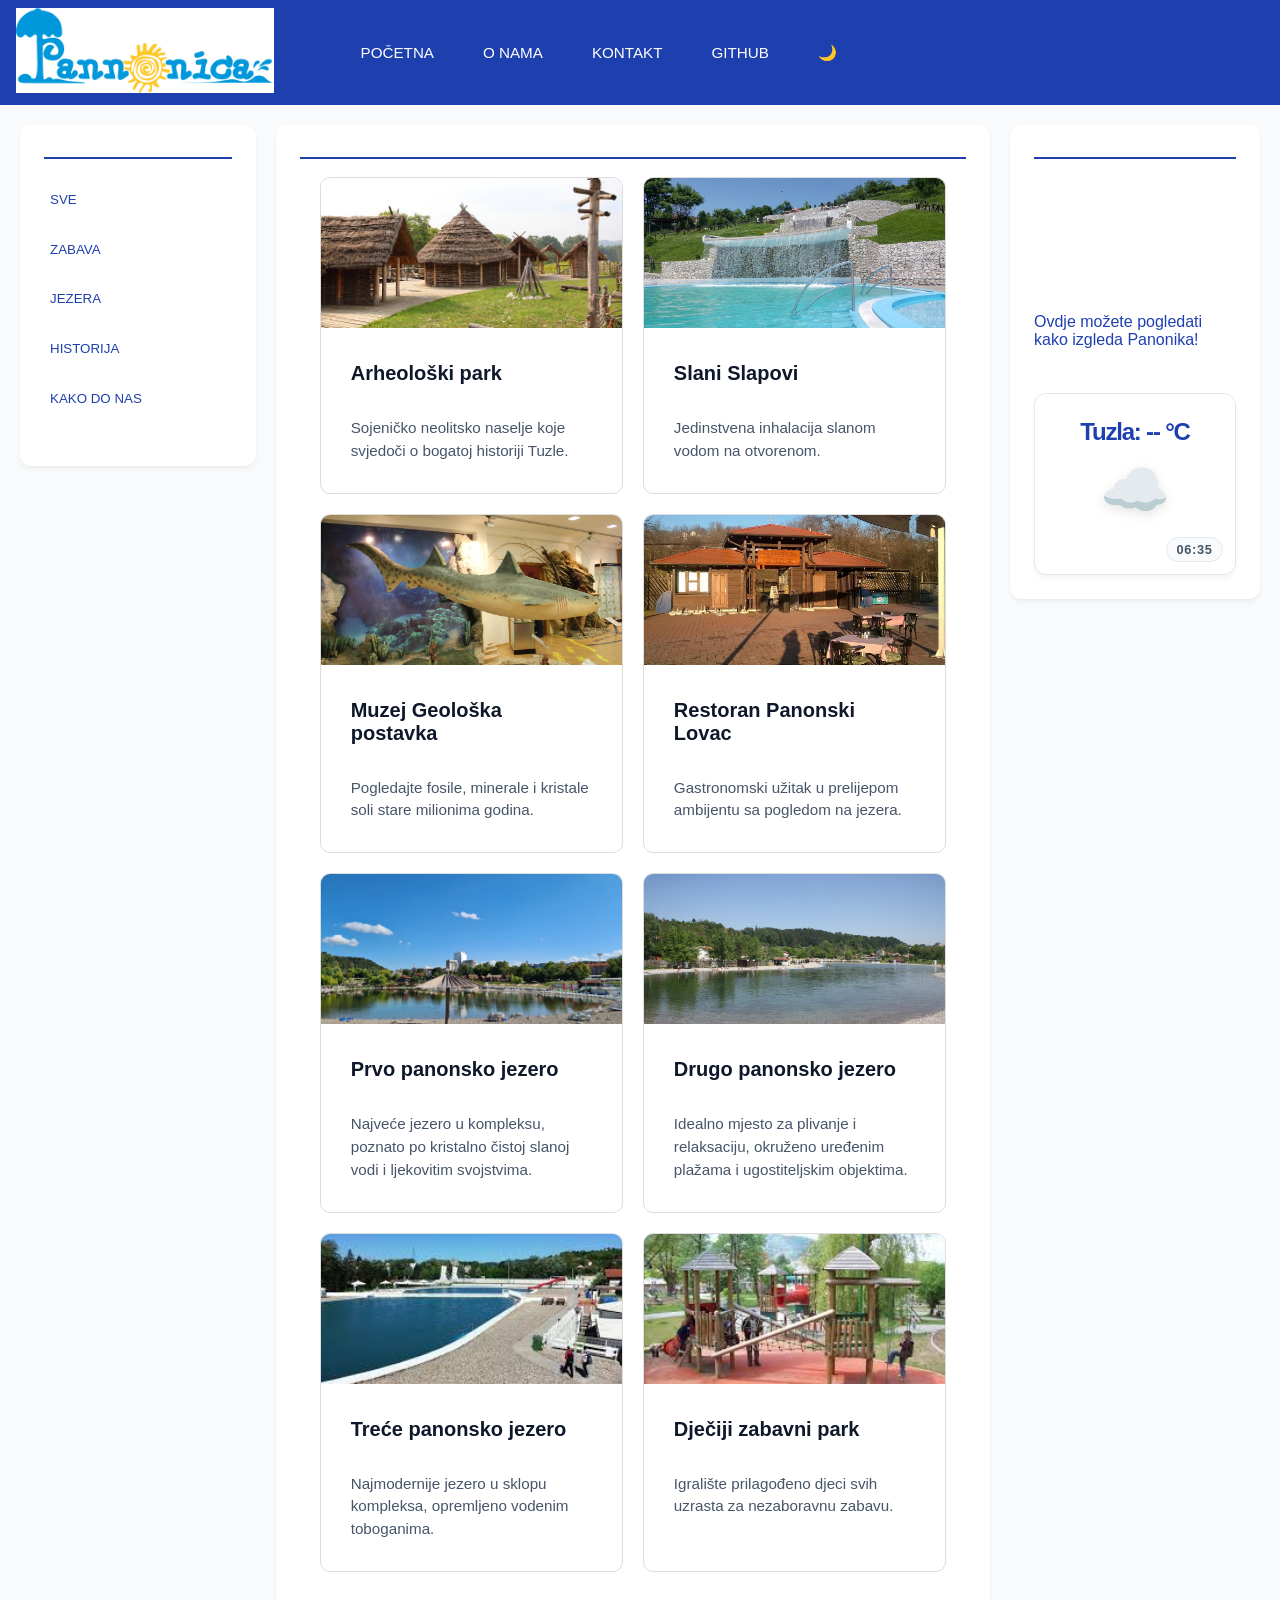
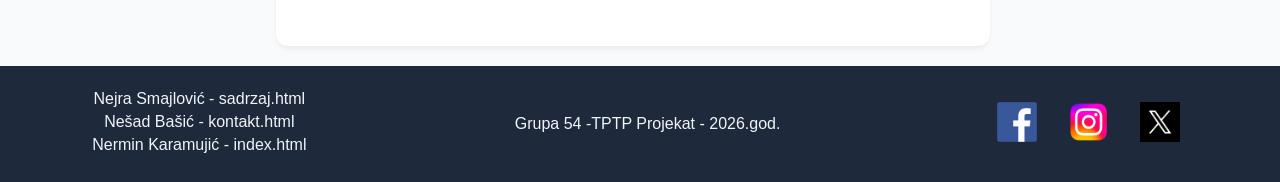
==== commit 8d3f2083: "Tamna tema popravljena na svim stranicama. Takodjer je popravljen problem sa footerom! Sve je zavrse" ====
--- a/index.html
+++ b/index.html
@@ -5,7 +5,7 @@
     <meta name="viewport" content="width=device-width, initial-scale=1.0" />
     <title>Panonika Tuzla</title>
 
-    <link rel="stylesheet" href="css/tptpstil_index.css" />
+    <link rel="stylesheet" href="css/tptpstil.css" />
   </head>
 
   <body>
@@ -13,7 +13,7 @@
     <header id="header-container">
       <div>
         <a href="index.html"
-          ><img src="images/images.png" alt="Logo-Panonika"
+          ><img src="images/images1.png" alt="Logo-Panonika"
         /></a>
       </div>
       <div id="drop-meni" class="tri-crtice-header">
@@ -30,7 +30,7 @@
           </li>
 
           <li>
-            <a href="onama.html">
+            <a href="sadrzaj.html">
               <button>O NAMA</button>
             </a>
           </li>
@@ -105,7 +105,7 @@
         </ul>
       </div>
 
-      <div>TPTP Projekat - 2026.god.</div>
+      <div>Grupa 54 -TPTP Projekat - 2026.god.</div>
 
       <div>
         <ul id="lista-u-footeru-slike">
@@ -124,6 +124,6 @@
       </div>
     </footer>
 
-    <script src="js/tptpskripte_index.js"></script>
+    <script src="js/tptpskripte.js"></script>
   </body>
 </html>
--- a/css/tptpstil.css
+++ b/css/tptpstil.css
@@ -0,0 +1,850 @@
+/* Boje koje se koriste na svim stranicama */
+
+:root {
+  --header-pozadina-boja: #1e40af;
+  --header-text-boja: #ffffff;
+  --main-iza-kartica-boja: #f8fafc;
+  --main-pozadina-boja: #ffffff;
+  /* boje za tekstove */
+  --main-text-primarna-boja: #1e40af;
+  --main-text-sekundarna-boja: #0ea5e9;
+  --naslov-u-karticama: #0f172a;
+  --tekst-u-kartici: #475569;
+  --tekst-u-kartici-sadrzaj: #475569;
+
+  --footer-pozadina-boja: #1e293b;
+  --footer-text-boja: #f1f5f9;
+  --main-boja-kartice: #ffffff;
+  --aside-prognoza-border: #e2e8f0;
+  --kartica-border: #e2e8f0;
+  --kontakt-boja-kartice: #ffffff;
+
+  --glavni-font: "Inter", "Segoe UI", Tahoma, Geneva, Verdana, sans-serif;
+  --standardna-velicina-fonta: 0.95rem;
+  --standardni-razmak: 0.9375rem;
+}
+
+/* Nerminov dio koda je ispod. Ovo je dio css-a koji se koristi na pocetnoj stranici. */
+
+html {
+  scroll-behavior: smooth;
+}
+
+body {
+  height: 100%;
+  font-family: var(--glavni-font);
+  margin: 0;
+  padding: 0;
+  display: flex;
+  flex-direction: column;
+  min-height: 100vh;
+}
+
+#header-container {
+  display: flex;
+  align-items: center;
+  background-color: var(--header-pozadina-boja);
+  gap: 2.188rem;
+  padding: 0.5rem 1rem;
+  position: sticky;
+  top: 0;
+  z-index: 232;
+}
+
+#header-container img {
+  height: 5.313rem;
+}
+
+#lista-u-headeru {
+  display: flex;
+  list-style: none;
+  gap: 1.563rem;
+}
+
+#lista-u-headeru button a {
+  text-decoration: none;
+  color: var(--header-text-boja);
+}
+
+#lista-u-headeru button a:hover {
+  color: var(--header-pozadina-boja);
+  transition: 0.5s ease;
+}
+
+#lista-u-headeru button {
+  background-color: var(--header-pozadina-boja);
+  padding: 0.375rem 0.75rem;
+  border: none;
+  border-radius: 0.25rem;
+  color: var(--header-text-boja);
+  cursor: pointer;
+  font-size: var(--standardna-velicina-fonta);
+}
+
+#lista-u-headeru button:hover {
+  background-color: var(--header-text-boja);
+  color: var(--header-pozadina-boja);
+  transition: 0.336s ease;
+}
+
+.tri-crtice-header {
+  display: none;
+  flex-direction: column;
+  gap: 5px;
+  cursor: pointer;
+  margin-left: auto;
+}
+
+.tri-crtice-header span {
+  width: 30px;
+  height: 3px;
+  background-color: var(--header-text-boja);
+  transition: all 0.3s ease;
+  transform-origin: center;
+}
+/* AI Pomogao u realizaciji ideje za X dugme */
+.tri-crtice-header.pretvoriUX span:nth-child(1) {
+  transform: rotate(45deg) translateY(11px);
+}
+
+.tri-crtice-header.pretvoriUX span:nth-child(2) {
+  opacity: 0;
+}
+
+.tri-crtice-header.pretvoriUX span:nth-child(3) {
+  transform: rotate(-45deg) translateY(-11px);
+}
+
+#glavni-container {
+  display: grid;
+  grid-template-columns: minmax(12.5rem, 0.33fr) 1fr minmax(15.625rem, 0.33fr);
+  gap: 1.25rem;
+  padding: 1.25rem;
+  min-height: 80vh;
+  background-color: var(--main-iza-kartica-boja);
+  color: var(--main-text-primarna-boja);
+}
+
+#nav-na-indexu,
+#aside-na-indexu {
+  position: sticky; /* nzm da li bi ostavio da se ne krece*/
+  top: 7rem;
+  align-self: start;
+  max-height: calc(
+    100vh - 8rem
+  ); /* Gemini odredio visinu nav-a i asid-a tako da ne idu preko */
+  overflow-y: auto;
+}
+
+#nav-na-indexu ul {
+  padding: 0;
+  margin-top: 0;
+  display: flex;
+  list-style: none;
+  flex-direction: column;
+}
+
+#nav-na-indexu button {
+  color: var(--main-text-primarna-boja);
+  width: 100%;
+  height: 2.8rem;
+  border: none;
+  text-align: left;
+  background-color: var(--main-pozadina-boja);
+  cursor: pointer;
+  background-color: transparent;
+  border-radius: 8px;
+  margin-bottom: 5px;
+  transition: all 0.3s;
+  font-weight: 500;
+}
+
+#nav-na-indexu button:hover {
+  background-color: var(--main-text-primarna-boja);
+  color: var(--footer-text-boja);
+  transition: 0.336s ease;
+  background-color: var(--main-text-primarna-boja);
+  padding-left: 15px;
+}
+
+#container-za-kartice {
+  display: grid;
+  grid-template-columns: repeat(auto-fill, minmax(15.625rem, 1fr));
+  gap: 1.25rem;
+  padding: 1.25rem;
+  padding-top: 0;
+  padding-bottom: 2.5rem;
+}
+
+.kartica {
+  border: 1px solid #ddd;
+  border-radius: 10px;
+  overflow: hidden;
+  background: var(--main-boja-kartice);
+  transition: transform 0.3s ease;
+}
+
+.kartica:hover {
+  transform: translateY(-6px);
+}
+
+.kartica img {
+  width: 100%;
+  height: 9.375rem;
+  object-fit: cover;
+  transition: transform 0.5s ease;
+}
+
+.kartica img:hover {
+  transform: scale(1.05);
+}
+
+.kartica h3,
+.kartica p,
+.kartica a {
+  padding: 0.625rem;
+}
+
+.kartica a {
+  display: block;
+  width: 100%;
+  padding: 0;
+  margin: 0;
+}
+
+.opis-kartice {
+  padding: 1.25rem;
+  display: flex;
+  flex-direction: column;
+  gap: 0.75rem;
+}
+
+.opis-kartice h3 {
+  margin: 0;
+  font-size: 1.25rem;
+  color: var(--naslov-u-karticama); /**/
+}
+
+.opis-kartice p {
+  margin: 0;
+  font-size: 0.95rem;
+  color: var(--tekst-u-kartici);
+  line-height: 1.5;
+  flex-grow: 1;
+}
+
+#kako-do-nas-iframe {
+  width: 100%;
+  height: 35rem;
+  border: none;
+}
+
+.mapa-naslov {
+  margin-top: 0;
+}
+
+#nav-na-indexu,
+#main-na-indexu,
+#aside-na-indexu {
+  background-color: var(--main-pozadina-boja);
+  padding: 1.5rem;
+  border-radius: 12px;
+  display: flex;
+  flex-direction: column;
+  gap: 0.625rem;
+
+  box-shadow:
+    0 4px 6px -1px rgba(0, 0, 0, 0.05),
+    0 2px 4px -1px rgba(0, 0, 0, 0.03); /* vrijednosti za box shadow odredio AI */
+}
+
+#nav-na-indexu hr,
+#main-na-indexu hr,
+#aside-na-indexu hr {
+  background-color: var(--main-text-primarna-boja);
+  border: none;
+  height: 2px;
+  width: 100%;
+}
+
+#aside-na-indexu iframe {
+  max-width: 100%;
+  aspect-ratio: 16 / 9;
+}
+
+#vremenska-prognoza-container {
+  position: relative;
+  background-color: var(--main-boja-kartice);
+  color: var(--naslov-u-karticama);
+  border: 1px solid var(--kartica-border);
+  border-radius: 12px;
+  padding: 1.5rem;
+  display: flex;
+  flex-direction: column;
+  align-items: center;
+  justify-content: center;
+  gap: 0.5rem;
+  box-shadow: 0 4px 6px -1px rgba(0, 0, 0, 0.05);
+  margin-top: 1rem;
+  min-height: auto;
+  padding-bottom: 3rem;
+}
+
+#vremenska-prognoza-container p {
+  font-size: 1.5rem;
+  font-weight: 700;
+  margin: 0;
+  color: var(--main-text-primarna-boja);
+  letter-spacing: -0.05em;
+}
+
+#vrijeme-emotikon {
+  font-size: 3.5rem;
+  line-height: 1;
+  margin: 0.5rem 0;
+  filter: drop-shadow(0 4px 6px rgba(0, 0, 0, 0.1));
+}
+
+#sat-container {
+  position: absolute;
+  bottom: 12px;
+  right: 12px;
+  font-size: 0.8rem;
+  font-weight: 600;
+  background-color: var(--main-iza-kartica-boja);
+  color: var(--tekst-u-kartici);
+  padding: 0.25rem 0.6rem;
+  border-radius: 20px;
+  border: 1px solid var(--kartica-border);
+  letter-spacing: 0.05em;
+}
+
+#footer-container {
+  display: flex;
+  background-color: var(--footer-pozadina-boja);
+  justify-content: space-around;
+  align-items: center;
+  color: var(--footer-text-boja);
+  padding: 1.5rem 0;
+  gap: 1.5rem;
+}
+
+#lista-u-footeru-autori {
+  list-style: none;
+  padding: 0;
+  margin: 0;
+  text-align: center;
+}
+
+#lista-u-footeru-autori li {
+  margin-bottom: 0.3rem;
+}
+
+#lista-u-footeru-slike {
+  list-style: none;
+  padding: 0;
+  margin: 0;
+  display: flex;
+  justify-content: center;
+  align-items: center;
+}
+
+#lista-u-footeru-slike a img {
+  height: 2.5rem;
+  margin: 0 0.5rem;
+  transition: transform 0.2s;
+}
+
+#lista-u-footeru-slike a img:hover {
+  transform: scale(1.1);
+}
+
+/* asdasdasdada */
+
+body.tamna-tema {
+  --header-pozadina-boja: #0b1118;
+  --footer-pozadina-boja: #0b1118;
+  --main-iza-kartica-boja: #0f172a;
+  --main-pozadina-boja: #1e293b;
+  --main-boja-kartice: #1e293b;
+  --header-text-boja: #f8fafc;
+  --footer-text-boja: #cbd5e1;
+  --main-text-primarna-boja: #38bdf8;
+  --naslov-u-karticama: #38bdf8;
+  --tekst-u-kartici: #94a3b8;
+  --kartica-border: #334155;
+  --aside-prognoza-border: #38bdf8;
+  --main-text-sekundarna-boja: #7dd3fc;
+  --tekst-u-kartici-sadrzaj: #ffffff;
+  --kontakt-boja-kartice: #334155;
+}
+
+@media (prefers-color-scheme: dark) {
+  :root:not(.svijetla-tema) {
+    /*AI Popravio nije radilo, mijenjala je se ikonica ali ne i tema*/
+    --header-pozadina-boja: #0b1118;
+    --footer-pozadina-boja: #0b1118;
+    --main-iza-kartica-boja: #0f172a;
+    --main-pozadina-boja: #1e293b;
+    --main-boja-kartice: #1e293b;
+    --header-text-boja: #f8fafc;
+    --footer-text-boja: #cbd5e1;
+    --main-text-primarna-boja: #38bdf8;
+    --naslov-u-karticama: #38bdf8;
+    --tekst-u-kartici: #94a3b8;
+    --kartica-border: #334155;
+    --aside-prognoza-border: #38bdf8;
+    --main-text-sekundarna-boja: #7dd3fc;
+    --tekst-u-kartici-sadrzaj: #ffffff;
+    --kontakt-boja-kartice: #334155;
+  }
+}
+
+@media screen and (min-width: 600px) and (max-width: 900px) {
+  #glavni-container {
+    grid-template-columns: 12.5rem 1fr;
+  }
+
+  #nav-na-indexu {
+    grid-row: span 2;
+  }
+
+  #main-na-indexu {
+    grid-column: 2;
+  }
+
+  #aside-na-indexu {
+    grid-column: 2;
+    position: static;
+    max-height: none;
+  }
+}
+
+@media screen and (max-width: 600px) {
+  #glavni-container {
+    grid-template-columns: 1fr;
+  }
+
+  #nav-na-indexu,
+  #main-na-indexu,
+  #aside-na-indexu {
+    grid-column: 1;
+
+    position: static;
+    max-height: none;
+    width: 94%;
+
+    margin-bottom: 1rem;
+  }
+
+  #footer-container {
+    flex-direction: column;
+    text-align: center;
+    padding: 2rem 1rem;
+    gap: 1.5rem;
+  }
+}
+
+@keyframes dropMeniAnimacija {
+  /* Animacija napravljena uz pomoc AI-a */
+  0% {
+    opacity: 0;
+    transform: translateY(-20px);
+  }
+  100% {
+    opacity: 1;
+    transform: translateY(0);
+  }
+}
+
+@media screen and (max-width: 900px) {
+  .tri-crtice-header {
+    display: flex;
+  }
+
+  #lista-u-headeru {
+    border-top-style: solid;
+    border-top-color: var(--header-text-boja);
+    border-top-width: 1px;
+    padding-top: 0;
+    margin-top: 0;
+    display: none;
+    position: absolute;
+    top: 100%;
+    left: 0;
+    width: 100%;
+    background-color: var(--header-pozadina-boja);
+    flex-direction: column;
+    gap: 0;
+    padding: 0;
+    z-index: 100000;
+  }
+
+  #lista-u-headeru.show {
+    display: flex;
+    animation: dropMeniAnimacija 0.28s ease-out forwards;
+  }
+
+  #lista-u-headeru li button {
+    border-bottom-style: solid;
+    border-bottom-color: var(--header-pozadina-boja);
+    border-bottom-width: 2px;
+    width: 100%;
+    text-align: left;
+    border-radius: 0;
+    padding: 1.2rem;
+  }
+}
+
+/*Nerminov dio koda je gore - to je kod za index.html. Takodjer tu se nalaze klase koje se koriste na sve tri stranice kao sto su predefinisane boje, klase za header itd.*/
+
+/* Nejrin dio css-a se nalazi ispod ovog komentara. Tu se nalazi sav css potreban za sadrzaj.html*/
+
+#main-na-sadrzaj {
+  background-color: var(--main-pozadina-boja);
+}
+
+#topBtn {
+  display: none;
+  position: fixed;
+  bottom: 20px;
+  right: 30px;
+  z-index: 99;
+  background-color: #2c3e50;
+  color: white;
+  border: none;
+  padding: 15px;
+  border-radius: 50%;
+  cursor: pointer;
+  opacity: 0.8;
+}
+
+#topBtn:hover {
+  background-color: var(--main-text-sekundarna-boja);
+  transform: scale(1.1);
+}
+
+/* AI koristen za precizno definisanje transformacija i tranzicija kod reveal animacija */
+.reveal {
+  opacity: 0;
+  transform: translateX(-100px);
+  transition: all 1s ease-out;
+}
+
+.reveal.desno {
+  transform: translateX(100px); /* Pozitivna vrijednost ide udesno */
+}
+
+.reveal.active {
+  opacity: 1;
+  transform: translateX(0);
+}
+
+.uvodna-sekcija {
+  height: 80vh; /* Visina sekcije */
+  background-image:
+    linear-gradient(rgba(0, 0, 0, 0.5), rgba(0, 0, 0, 0.5)),
+    url("../images/slika-uvodna.jpg");
+  background-size: cover;
+  background-position: center;
+  display: flex;
+  justify-content: center;
+  align-items: center;
+  text-align: center;
+  color: white;
+  font-family: var(--glavni-font);
+  padding: var(--standardni-razmak);
+}
+
+.uvodni-sadrzaj h1 {
+  font-size: 3rem;
+  color: white;
+  margin-bottom: var(--standardni-razmak);
+}
+
+.uvodni-sadrzaj p {
+  font-size: 1.2rem;
+  margin-bottom: 25px;
+}
+
+.uvodno-dugme {
+  background-color: var(--main-text-primarna-boja);
+  color: white;
+  padding: 12px 24px;
+  text-decoration: none;
+  border-radius: 4px;
+  font-size: var(--standardna-velicina-fonta);
+  transition:
+    transform 0.3s ease,
+    background-color 0.3s ease;
+}
+
+.uvodno-dugme:hover {
+  background-color: var(
+    --main-text-sekundarna-boja
+  ); /* Promjena u narandžastu na hover */
+  transform: scale(1.05);
+}
+
+#mapa-i-lista {
+  margin-top: 50px;
+  padding-top: 20px;
+}
+
+/* AI koristen za rjesavanje preklapanja headera i naslova pomocu scroll-margin-top */
+.tekst-sekcija {
+  padding: var(--standardni-razmak);
+  max-width: 1100px;
+  margin: 0 auto;
+  font-family: var(--glavni-font);
+  scroll-margin-top: 110px; /* Ovo 'gura' naslov ispod headera pri kliku na dugme (koristen AI) */
+}
+
+.tekst-sekcija h2 {
+  color: var(--main-text-primarna-boja);
+  margin-bottom: 20px;
+  border-bottom: 2px solid var(--main-pozadina-boja);
+  padding-bottom: 10px;
+}
+
+/* AI asistencija: Podešavanje gap i flex-wrap atributa za stabilan raspored kolona */
+.fleks-kontejner {
+  display: flex;
+  align-items: center;
+  flex-direction: row;
+  gap: var(--standardni-razmak);
+  flex-wrap: wrap;
+}
+
+.tekst-kolona {
+  flex: 2;
+  min-width: 300px;
+  line-height: 1.6;
+  font-size: var(--standardna-velicina-fonta);
+  color: var(--tekst-u-kartici-sadrzaj);
+}
+
+.slika-kolona {
+  flex: 1;
+  min-width: 280px;
+}
+
+/* AI asistencija: Definisanje atributa za sjenu (box-shadow) i zaobljenje ivica radi bolje estetike */
+.responzivna-slika {
+  width: 100%;
+  height: auto;
+  border-radius: 8px;
+  box-shadow: 0 4px 8px rgba(0, 0, 0, 0.1);
+  transition: transform 0.3s ease;
+}
+
+/* Povećavamo širinu kolone sa slikom za ovu specifičnu sekciju */
+#mapa-i-lista .slika-kolona {
+  flex: 1.5;
+}
+
+#mapa-i-lista .responzivna-slika {
+  width: 100%;
+  max-width: 800px;
+  height: auto;
+  border-radius: 8px;
+}
+
+/* AI asistencija: Osiguravanje da Image Map bude na vrhu i da se kursor ispravno prikazuje */
+.mapa-kontejner {
+  position: relative;
+  z-index: 5;
+}
+
+map area {
+  cursor: pointer !important;
+}
+
+/* AI asistencija: Postavljanje flex-wrap i flex-direction pravila za mobilne uredjaje*/
+@media screen and (max-width: 768px) {
+  .fleks-kontejner {
+    flex-direction: column;
+    text-align: center;
+    gap: 20px;
+  }
+
+  .tekst-kolona,
+  .slika-kolona {
+    flex: none;
+    width: 100%;
+    min-width: 100%;
+  }
+
+  .reveal,
+  .reveal.desno {
+    transform: translateY(30px);
+    opacity: 0;
+  }
+
+  .reveal.active {
+    transform: translateY(0);
+    opacity: 1;
+  }
+}
+
+/* Nejrin dio css-a je iznad */
+
+/* Nesadov dio css-a se nalazi ispod. To je dio css-a koji se koristi na stranici kontakt.html */
+
+.container {
+  background: var(--kontakt-boja-kartice);
+  padding: 40px;
+  border-radius: 8px;
+  box-shadow: 0 4px 15px rgba(0, 0, 0, 0.1); /* AI je pomogao napraviti rgba */
+  width: 100%;
+  max-width: 450px;
+  text-align: center;
+  margin: 2rem auto;
+}
+
+.container h2 {
+  margin-bottom: 25px;
+  color: var(--naslov-u-karticama);
+  letter-spacing: 2px;
+  font-family: var(--glavni-font);
+}
+
+.input-group {
+  margin-bottom: var(--standardni-razmak);
+  text-align: left;
+}
+
+#tijelo-kontakt {
+  background-color: var(--main-pozadina-boja);
+  height: 100%;
+  font-family: var(--glavni-font);
+  margin: 0;
+  padding: 0;
+  display: flex;
+  flex-direction: column;
+  min-height: 100vh;
+}
+
+/* Nermin doradio naknadno zbog problema sa footerom */
+
+#tijelo-kontakt .container {
+  flex: 1;
+  display: flex;
+  flex-direction: column;
+  justify-content: center;
+  align-items: center;
+  width: 100%;
+  max-width: 450px;
+  margin: 2rem auto;
+  box-sizing: border-box;
+}
+
+#contactForm {
+  width: 100%;
+}
+
+input,
+select,
+textarea {
+  width: 100%;
+  padding: 12px;
+  border: 1px solid var(--kartica-border);
+  border-radius: 4px;
+  box-sizing: border-box; /* Važno za širinu */
+  outline: none;
+  font-family: var(--glavni-font);
+  font-size: var(--standardna-velicina-fonta);
+  background-color: var(--main-pozadina-boja);
+  color: var(--tekst-u-kartici);
+}
+
+input.error-border,
+select.error-border,
+textarea.error-border {
+  border: 2px solid #ff5252;
+}
+
+.error-msg {
+  color: #ff5252;
+  font-size: 12px;
+  display: block;
+  margin-top: 5px;
+  min-height: 15px;
+}
+
+#submitBtn {
+  background-color: var(--main-text-primarna-boja);
+  color: var(--header-text-boja);
+  border: none;
+  padding: 15px;
+  width: 100%;
+  border-radius: 25px;
+  font-weight: bold;
+  cursor: pointer;
+  margin-top: 10px;
+  font-size: var(--standardna-velicina-fonta);
+  transition:
+    background 0.3s,
+    transform 0.2s;
+}
+
+#submitBtn:hover {
+  background-color: var(--main-text-sekundarna-boja);
+  transform: scale(1.02);
+}
+
+#resetBtn {
+  background: none;
+  border: none;
+  color: var(--tekst-u-kartici);
+  margin-top: 15px;
+  cursor: pointer;
+  text-decoration: underline;
+  font-size: var(--standardna-velicina-fonta);
+}
+
+.hidden {
+  display: none;
+}
+
+#successMessage {
+  background: #e8f5e9;
+  color: #2e7d32;
+  padding: 20px;
+  border-radius: 8px;
+  margin-top: 20px;
+  font-family: var(--glavni-font);
+}
+
+/* Media Querries ( AI je pomogao ) */
+
+/* Mobitel (<600px) */
+@media screen and (max-width: 599px) {
+  .container {
+    /* promjene samo za mobitel */
+  }
+}
+
+/* Tablet (600px - 900px) */
+@media screen and (min-width: 600px) and (max-width: 900px) {
+  .container {
+    /* promjene samo za tablet */
+  }
+}
+
+/* Desktop (>900px) */
+@media screen and (min-width: 901px) {
+  .container {
+    /* promjene samo za desktop */
+  }
+}
+
+/* AI je pomogao da se napravi ovaj dio koda da se sakriju labele */
+.visually-hidden {
+  position: absolute;
+  width: 1px;
+  height: 1px;
+  overflow: hidden;
+  clip: rect(0, 0, 0, 0);
+  white-space: nowrap;
+}
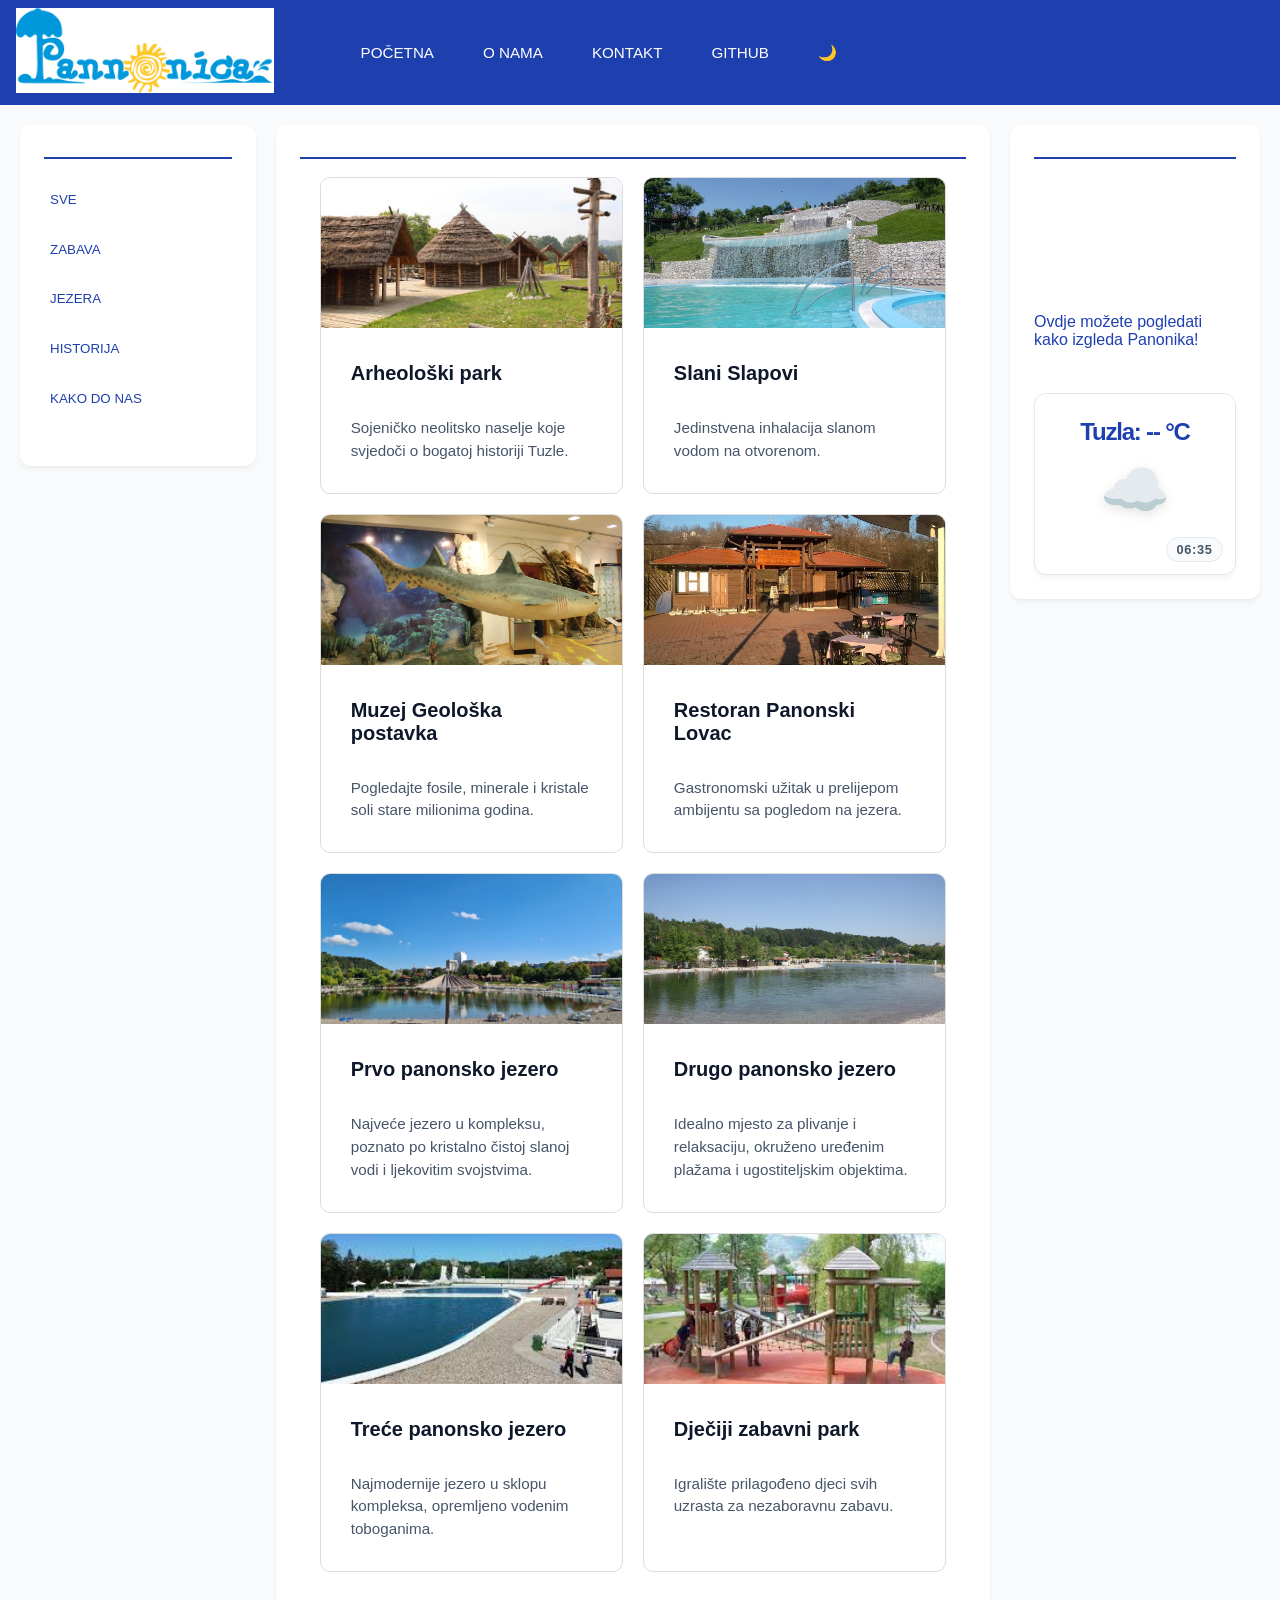
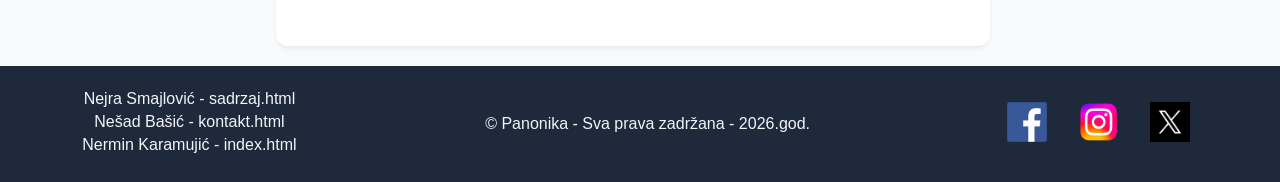
==== commit 9d9d332e: "Popravljene greske u footeru i rijeseni problemi sa linkovi. Uredjen README fajl. Ovo je finalna ver" ====
--- a/index.html
+++ b/index.html
@@ -105,7 +105,7 @@
         </ul>
       </div>
 
-      <div>Grupa 54 -TPTP Projekat - 2026.god.</div>
+      <div>&copy; Panonika - Sva prava zadržana - 2026.god.</div>
 
       <div>
         <ul id="lista-u-footeru-slike">
--- a/css/tptpstil.css
+++ b/css/tptpstil.css
@@ -435,6 +435,8 @@
     width: 94%;
 
     margin-bottom: 1rem;
+    padding-right: 1rem;
+    padding-left: 1rem;
   }
 
   #footer-container {
@@ -543,7 +545,7 @@
 .uvodna-sekcija {
   height: 80vh; /* Visina sekcije */
   background-image:
-    linear-gradient(rgba(0, 0, 0, 0.5), rgba(0, 0, 0, 0.5)),
+    linear-gradient(to bottom, rgba(0, 0, 0, 0.5), rgba(0, 0, 0, 0.5)),
     url("../images/slika-uvodna.jpg");
   background-size: cover;
   background-position: center;
